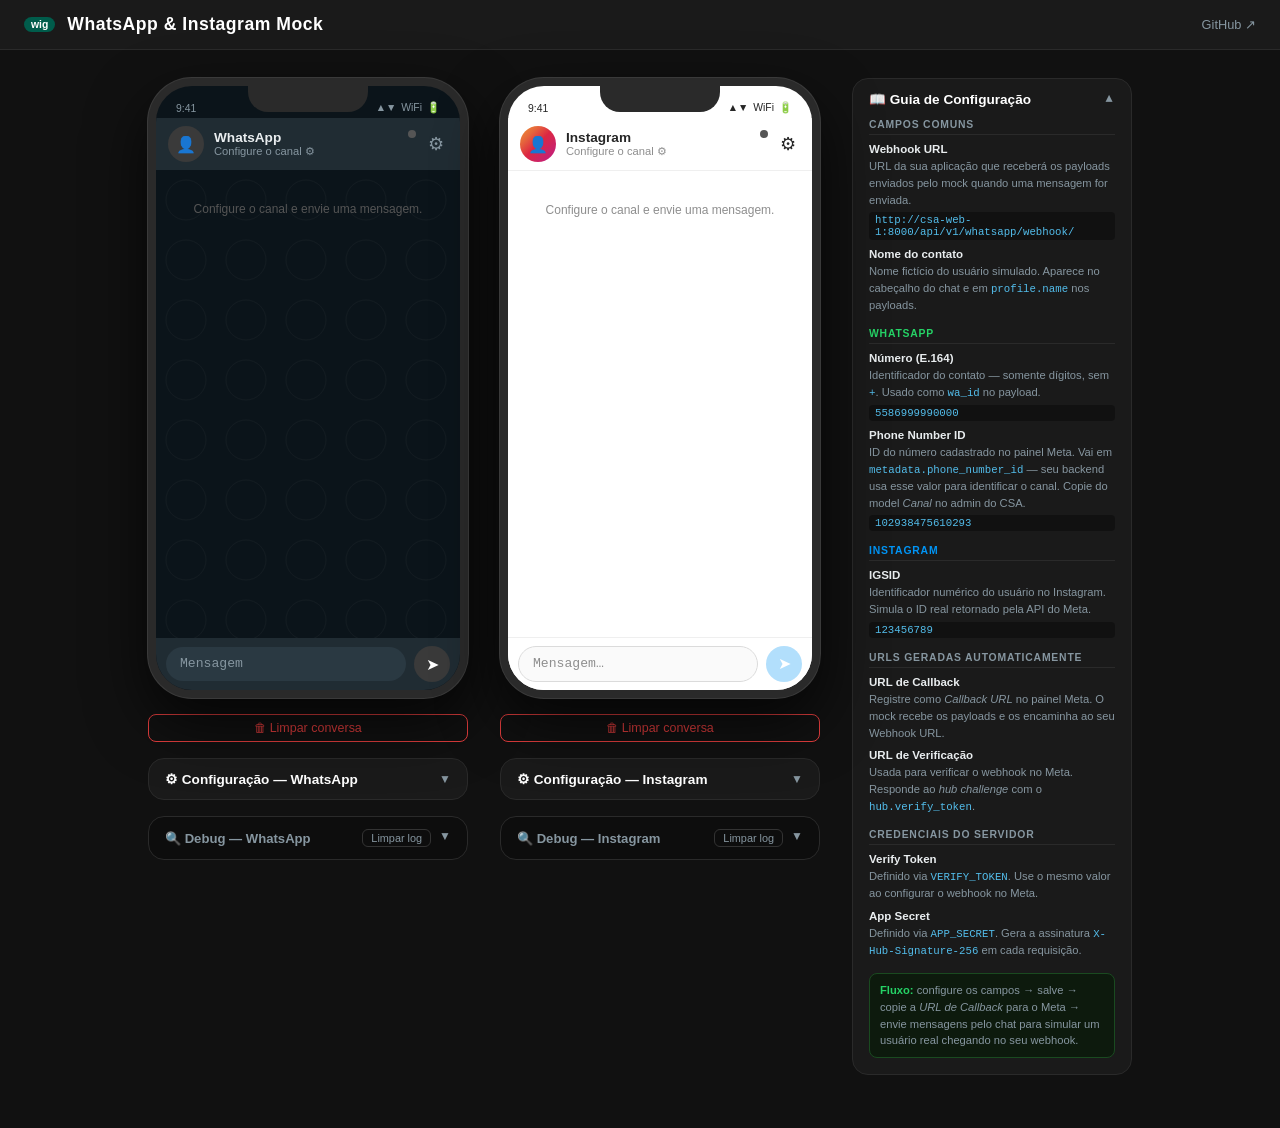
==== ui/index.html @ 20618688 "feat: adiciona phone_number_id configurável, docs panel e melhorias de UX - Dockerfile: copia diretó" ====
<!DOCTYPE html>
<html lang="pt-BR">
<head>
<meta charset="UTF-8">
<meta name="viewport" content="width=device-width, initial-scale=1.0">
<title>wig — WhatsApp &amp; Instagram Mock</title>
<style>
/* ── Reset & Base ─────────────────────────────────────────────────────────── */
*, *::before, *::after { box-sizing: border-box; margin: 0; padding: 0; }
:root {
  --wpp-bg: #0B141A;
  --wpp-chat-bg: #0B141A;
  --wpp-sent: #005C4B;
  --wpp-recv: #202C33;
  --wpp-top: #202C33;
  --wpp-input: #202C33;
  --wpp-text: #E9EDEF;
  --wpp-meta: #8696A0;
  --wpp-blue: #53BDEB;
  --ig-bg: #fff;
  --ig-sent: #0095F6;
  --ig-recv: #EFEFEF;
  --ig-top: #fff;
  --ig-text: #262626;
  --ig-meta: #8e8e8e;
  --phone-w: 320px;
  --phone-h: 620px;
}
body {
  font-family: -apple-system, BlinkMacSystemFont, 'Segoe UI', sans-serif;
  background: #111;
  color: #fff;
  min-height: 100vh;
  display: flex;
  flex-direction: column;
}

/* ── Header ──────────────────────────────────────────────────────────────── */
.app-header {
  display: flex;
  align-items: center;
  gap: 12px;
  padding: 14px 24px;
  background: #1a1a1a;
  border-bottom: 1px solid #2a2a2a;
}
.app-header h1 { font-size: 1.1rem; font-weight: 700; letter-spacing: .5px; }
.app-header a { color: #8696A0; font-size: .8rem; text-decoration: none; margin-left: auto; }
.app-header a:hover { color: #fff; }
.badge { background: #005C4B; color: #fff; font-size: .65rem; padding: 2px 7px; border-radius: 99px; font-weight: 600; }

/* ── Main layout ─────────────────────────────────────────────────────────── */
.main {
  display: flex;
  gap: 32px;
  justify-content: center;
  align-items: flex-start;
  padding: 28px 16px 48px;
  flex-wrap: wrap;
}

/* ── Phone wrapper ───────────────────────────────────────────────────────── */
.phone-col { display: flex; flex-direction: column; align-items: center; gap: 16px; }

/* ── Phone frame ─────────────────────────────────────────────────────────── */
.phone {
  width: var(--phone-w);
  height: var(--phone-h);
  border-radius: 44px;
  border: 8px solid #2a2a2a;
  box-shadow: 0 0 0 1px #3a3a3a, 0 24px 60px rgba(0,0,0,.7);
  display: flex;
  flex-direction: column;
  overflow: hidden;
  position: relative;
  background: var(--wpp-bg);
}
.phone.ig { background: var(--ig-bg); }

.notch {
  position: absolute;
  top: 0; left: 50%; transform: translateX(-50%);
  width: 120px; height: 26px;
  background: #2a2a2a;
  border-radius: 0 0 20px 20px;
  z-index: 10;
}

.status-bar {
  height: 32px;
  display: flex;
  align-items: flex-end;
  justify-content: space-between;
  padding: 0 20px 4px;
  font-size: .65rem;
  color: #8696A0;
  flex-shrink: 0;
}
.phone.ig .status-bar { color: #262626; }
.status-icons { display: flex; gap: 5px; align-items: center; }

/* ── Chat header ─────────────────────────────────────────────────────────── */
.chat-header {
  display: flex;
  align-items: center;
  gap: 10px;
  padding: 8px 12px;
  background: var(--wpp-top);
  flex-shrink: 0;
}
.phone.ig .chat-header { background: var(--ig-top); border-bottom: 1px solid #efefef; }

.avatar {
  width: 36px; height: 36px;
  border-radius: 50%;
  background: #3a3a3a;
  display: flex; align-items: center; justify-content: center;
  font-size: 1rem;
  flex-shrink: 0;
}
.avatar.ig-grad {
  background: linear-gradient(135deg, #f09433, #e6683c, #dc2743, #cc2366, #bc1888);
}

.chat-header-info { flex: 1; min-width: 0; }
.chat-header-name { font-size: .85rem; font-weight: 600; color: var(--wpp-text); white-space: nowrap; overflow: hidden; text-overflow: ellipsis; }
.phone.ig .chat-header-name { color: var(--ig-text); }
.chat-header-sub { font-size: .7rem; color: var(--wpp-meta); }
.phone.ig .chat-header-sub { color: var(--ig-meta); }

.header-actions { display: flex; gap: 8px; }
.icon-btn {
  background: none; border: none; cursor: pointer;
  color: var(--wpp-meta); font-size: 1.1rem; padding: 4px;
  border-radius: 50%; transition: background .15s;
}
.icon-btn:hover { background: rgba(255,255,255,.08); }
.phone.ig .icon-btn { color: var(--ig-meta); }
.phone.ig .icon-btn:hover { background: rgba(0,0,0,.06); }

/* WS connection dot */
.conn-dot {
  width: 8px; height: 8px; border-radius: 50%;
  background: #555; flex-shrink: 0;
  transition: background .3s;
}
.conn-dot.connected { background: #25D366; }
.conn-dot.reconnecting { background: #FFA500; animation: pulse 1s infinite; }
@keyframes pulse { 0%,100%{opacity:1} 50%{opacity:.4} }

/* ── Chat messages area ──────────────────────────────────────────────────── */
.chat-messages {
  flex: 1;
  overflow-y: auto;
  padding: 12px 10px;
  display: flex;
  flex-direction: column;
  gap: 3px;
  background: var(--wpp-chat-bg);
}
.phone.ig .chat-messages { background: #fff; }

/* WPP background pattern */
.wpp-pattern {
  background-image: url("data:image/svg+xml,%3Csvg xmlns='http://www.w3.org/2000/svg' width='60' height='60' opacity='0.03'%3E%3Ccircle cx='30' cy='30' r='20' fill='none' stroke='%23fff' stroke-width='1'/%3E%3C/svg%3E");
}

/* scrollbar */
.chat-messages::-webkit-scrollbar { width: 4px; }
.chat-messages::-webkit-scrollbar-thumb { background: rgba(255,255,255,.15); border-radius: 2px; }
.phone.ig .chat-messages::-webkit-scrollbar-thumb { background: rgba(0,0,0,.15); }

/* ── Message bubbles ─────────────────────────────────────────────────────── */
.msg-row { display: flex; }
.msg-row.sent { justify-content: flex-end; }
.msg-row.recv { justify-content: flex-start; }

.bubble {
  max-width: 75%;
  padding: 6px 10px 4px;
  border-radius: 12px;
  position: relative;
  word-break: break-word;
  font-size: .82rem;
  line-height: 1.4;
}

/* WPP bubbles */
.wpp .bubble.sent  { background: var(--wpp-sent); color: var(--wpp-text); border-radius: 12px 12px 2px 12px; }
.wpp .bubble.recv  { background: var(--wpp-recv); color: var(--wpp-text); border-radius: 12px 12px 12px 2px; }

/* IG bubbles */
.ig .bubble.sent  { background: var(--ig-sent); color: #fff; border-radius: 22px 22px 4px 22px; }
.ig .bubble.recv  { background: var(--ig-recv); color: var(--ig-text); border-radius: 22px 22px 22px 4px; }

.bubble-meta {
  display: flex;
  align-items: center;
  gap: 4px;
  justify-content: flex-end;
  margin-top: 2px;
}
.bubble-time { font-size: .65rem; color: rgba(255,255,255,.55); }
.ig .bubble.recv .bubble-time { color: var(--ig-meta); }
.ig .bubble.sent .bubble-time { color: rgba(255,255,255,.7); }

/* WPP read receipts */
.receipt { font-size: .7rem; color: var(--wpp-meta); }
.receipt.delivered { color: var(--wpp-meta); }
.receipt.read      { color: var(--wpp-blue); }

/* IG tooltip timestamp */
.ig .bubble { cursor: default; }
.ig .bubble-meta { display: none; }
.ig .bubble:hover .bubble-meta { display: flex; position: absolute; bottom: -18px; right: 0; white-space: nowrap; background: rgba(0,0,0,.65); color: #fff; padding: 2px 6px; border-radius: 4px; font-size: .6rem; }

/* ── Typing indicator ────────────────────────────────────────────────────── */
.typing-row { display: flex; padding: 4px 0; }
.typing-bubble {
  background: var(--wpp-recv);
  border-radius: 12px 12px 12px 2px;
  padding: 8px 12px;
  display: flex; gap: 4px; align-items: center;
}
.phone.ig .typing-bubble { background: var(--ig-recv); border-radius: 22px; }
.dot { width: 7px; height: 7px; border-radius: 50%; background: var(--wpp-meta); animation: bounce .9s infinite; }
.phone.ig .dot { background: #8e8e8e; }
.dot:nth-child(2) { animation-delay: .15s; }
.dot:nth-child(3) { animation-delay: .3s; }
@keyframes bounce { 0%,60%,100%{transform:translateY(0)} 30%{transform:translateY(-5px)} }

/* ── Chat input bar ──────────────────────────────────────────────────────── */
.chat-input {
  display: flex;
  align-items: center;
  gap: 8px;
  padding: 8px 10px;
  background: var(--wpp-input);
  flex-shrink: 0;
}
.phone.ig .chat-input { background: #fff; border-top: 1px solid #efefef; }

.msg-field {
  flex: 1;
  background: #2A3942;
  border: none; outline: none;
  border-radius: 20px;
  padding: 8px 14px;
  color: var(--wpp-text);
  font-size: .82rem;
  resize: none;
  max-height: 80px;
  overflow-y: auto;
  line-height: 1.4;
}
.phone.ig .msg-field {
  background: #fafafa;
  border: 1px solid #dbdbdb;
  color: var(--ig-text);
}
.msg-field::placeholder { color: var(--wpp-meta); }
.phone.ig .msg-field::placeholder { color: #8e8e8e; }

.send-btn {
  width: 36px; height: 36px;
  border-radius: 50%; border: none; cursor: pointer;
  display: flex; align-items: center; justify-content: center;
  font-size: 1rem; flex-shrink: 0;
  background: #00A884; color: #fff; transition: background .15s;
}
.send-btn:hover { background: #017a60; }
.phone.ig .send-btn { background: #0095F6; }
.phone.ig .send-btn:hover { background: #0074cc; }
.send-btn:disabled { background: #3a3a3a; cursor: not-allowed; }
.phone.ig .send-btn:disabled { background: #b2dffc; }

/* ── Config panel ────────────────────────────────────────────────────────── */
.config-panel {
  width: var(--phone-w);
  background: #1a1a1a;
  border-radius: 16px;
  overflow: hidden;
  border: 1px solid #2a2a2a;
}
.panel-header {
  display: flex;
  align-items: center;
  justify-content: space-between;
  padding: 12px 16px;
  cursor: pointer;
  user-select: none;
  font-size: .85rem;
  font-weight: 600;
}
.panel-header:hover { background: rgba(255,255,255,.04); }
.panel-toggle { font-size: .75rem; color: #8696A0; transition: transform .2s; }
.panel-toggle.open { transform: rotate(180deg); }

.panel-body { padding: 0 16px 16px; display: none; flex-direction: column; gap: 10px; }
.panel-body.open { display: flex; }

.field-group { display: flex; flex-direction: column; gap: 4px; }
.field-label { font-size: .7rem; color: #8696A0; font-weight: 500; text-transform: uppercase; letter-spacing: .5px; }
.field-input {
  background: #2a2a2a;
  border: 1px solid #3a3a3a;
  border-radius: 8px;
  padding: 8px 10px;
  color: #E9EDEF;
  font-size: .82rem;
  outline: none;
  transition: border-color .15s;
}
.field-input:focus { border-color: #005C4B; }
.field-input.error { border-color: #e53e3e; }
.field-error { font-size: .7rem; color: #fc8181; display: none; }
.field-error.show { display: block; }

.info-box {
  background: #0d1f17;
  border: 1px solid #1a4a30;
  border-radius: 8px;
  padding: 8px 10px;
  display: flex;
  align-items: center;
  gap: 8px;
}
.info-box-label { font-size: .65rem; color: #25D366; font-weight: 600; text-transform: uppercase; letter-spacing: .5px; display: block; margin-bottom: 2px; }
.info-box-value { font-size: .72rem; color: #8696A0; font-family: monospace; word-break: break-all; flex: 1; }
.copy-btn {
  background: none; border: none; cursor: pointer;
  color: #8696A0; font-size: .75rem; padding: 4px 8px;
  border-radius: 6px; white-space: nowrap; flex-shrink: 0;
  transition: background .15s, color .15s;
}
.copy-btn:hover { background: rgba(255,255,255,.08); color: #fff; }
.copy-btn.copied { color: #25D366; }

.webhook-status { width: 8px; height: 8px; border-radius: 50%; background: #555; flex-shrink: 0; }
.webhook-status.ok  { background: #25D366; }
.webhook-status.err { background: #e53e3e; }

.save-btn {
  background: #005C4B; color: #fff;
  border: none; border-radius: 8px;
  padding: 8px; font-size: .82rem; font-weight: 600;
  cursor: pointer; transition: background .15s;
}
.save-btn:hover { background: #017a60; }

.clear-btn {
  background: transparent; color: #e53e3e;
  border: 1px solid #e53e3e; border-radius: 8px;
  padding: 6px; font-size: .78rem;
  cursor: pointer; transition: background .15s;
}
.clear-btn:hover { background: rgba(229,62,62,.1); }

/* ── Debug panel ─────────────────────────────────────────────────────────── */
.debug-panel {
  width: var(--phone-w);
  background: #0d0d0d;
  border-radius: 16px;
  overflow: hidden;
  border: 1px solid #2a2a2a;
}
.debug-log {
  max-height: 280px;
  overflow-y: auto;
  padding: 0 12px 12px;
  display: flex;
  flex-direction: column;
  gap: 8px;
}
.debug-log::-webkit-scrollbar { width: 4px; }
.debug-log::-webkit-scrollbar-thumb { background: #333; border-radius: 2px; }

.debug-entry {
  background: #1a1a1a;
  border-radius: 8px;
  padding: 8px 10px;
  font-size: .72rem;
  font-family: monospace;
  border-left: 3px solid #555;
}
.debug-entry.sent   { border-left-color: #25D366; }
.debug-entry.recv   { border-left-color: #53BDEB; }
.debug-entry.status { border-left-color: #8696A0; }
.debug-entry.error  { border-left-color: #e53e3e; }

.debug-dir {
  font-weight: 700; font-size: .65rem; text-transform: uppercase; letter-spacing: .5px;
}
.debug-entry.sent   .debug-dir { color: #25D366; }
.debug-entry.recv   .debug-dir { color: #53BDEB; }
.debug-entry.status .debug-dir { color: #8696A0; }
.debug-entry.error  .debug-dir { color: #e53e3e; }

.debug-ts  { color: #555; margin-left: 8px; font-size: .65rem; }
.debug-http{ color: #8696A0; margin-left: 6px; font-size: .65rem; }

.debug-json {
  margin-top: 6px;
  background: #111;
  border-radius: 6px;
  padding: 6px 8px;
  color: #8696A0;
  max-height: 120px;
  overflow-y: auto;
  white-space: pre-wrap;
  word-break: break-all;
  font-size: .68rem;
  line-height: 1.5;
}
/* JSON syntax highlight */
.json-key   { color: #53BDEB; }
.json-str   { color: #7ADB78; }
.json-num   { color: #FFA657; }
.json-bool  { color: #F8C555; }
.json-null  { color: #e53e3e; }

.debug-entry-footer { display: flex; justify-content: flex-end; margin-top: 4px; }
.copy-json-btn {
  background: none; border: none; cursor: pointer;
  color: #555; font-size: .65rem; padding: 2px 6px;
  border-radius: 4px; transition: color .15s;
}
.copy-json-btn:hover { color: #fff; }
.copy-json-btn.copied { color: #25D366; }

.debug-empty { color: #555; font-size: .75rem; text-align: center; padding: 20px 0; }

.debug-panel-header {
  display: flex; align-items: center; justify-content: space-between;
  padding: 12px 16px; cursor: pointer; user-select: none;
  font-size: .82rem; font-weight: 600; color: #8696A0;
}
.debug-panel-header:hover { background: rgba(255,255,255,.03); }
.debug-actions { display: flex; gap: 8px; }
.debug-clear-btn {
  background: none; border: 1px solid #333; border-radius: 6px;
  color: #8696A0; font-size: .68rem; padding: 2px 8px; cursor: pointer;
}
.debug-clear-btn:hover { border-color: #555; color: #fff; }

/* ── Docs panel ──────────────────────────────────────────────────────────── */
.docs-col {
  display: flex;
  flex-direction: column;
  gap: 16px;
  width: 280px;
  flex-shrink: 0;
}
.docs-panel {
  background: #1a1a1a;
  border-radius: 16px;
  border: 1px solid #2a2a2a;
  overflow: hidden;
}
.docs-panel-header {
  display: flex;
  align-items: center;
  justify-content: space-between;
  padding: 12px 16px;
  cursor: pointer;
  user-select: none;
  font-size: .85rem;
  font-weight: 600;
}
.docs-panel-header:hover { background: rgba(255,255,255,.04); }
.docs-body {
  padding: 0 16px 16px;
  display: flex;
  flex-direction: column;
  gap: 14px;
}
.doc-section { display: flex; flex-direction: column; gap: 8px; }
.doc-section-title {
  font-size: .65rem;
  font-weight: 700;
  text-transform: uppercase;
  letter-spacing: .8px;
  color: #25D366;
  padding-bottom: 4px;
  border-bottom: 1px solid #2a2a2a;
}
.doc-section-title.ig { color: #0095F6; }
.doc-section-title.both { color: #8696A0; }
.doc-field { display: flex; flex-direction: column; gap: 3px; }
.doc-field-name { font-size: .72rem; font-weight: 600; color: #E9EDEF; }
.doc-field-desc { font-size: .7rem; color: #8696A0; line-height: 1.5; }
.doc-field-example {
  font-size: .67rem; color: #53BDEB; font-family: monospace;
  background: #111; border-radius: 4px; padding: 2px 6px;
  display: inline-block; margin-top: 1px;
}
.doc-tip {
  background: #0d1a0d; border: 1px solid #1a4a20;
  border-radius: 8px; padding: 8px 10px;
  font-size: .7rem; color: #8696A0; line-height: 1.5;
}
.doc-tip strong { color: #25D366; }

/* ── Responsive ──────────────────────────────────────────────────────────── */
@media (max-width: 700px) {
  .main { flex-direction: column; align-items: center; }
  .docs-col { width: var(--phone-w); }
}
</style>
</head>
<body>

<header class="app-header">
  <span class="badge">wig</span>
  <h1>WhatsApp &amp; Instagram Mock</h1>
  <a href="https://github.com/dimmykarson/wig" target="_blank">GitHub ↗</a>
</header>

<main class="main">

  <!-- ── WhatsApp ───────────────────────────────────────────────────────── -->
  <div class="phone-col" id="col-whatsapp">

    <div class="phone wpp" id="phone-whatsapp">
      <div class="notch"></div>
      <div class="status-bar">
        <span>9:41</span>
        <div class="status-icons">
          <span>▲▼</span><span>WiFi</span><span>🔋</span>
        </div>
      </div>
      <div class="chat-header">
        <div class="avatar" id="wpp-avatar">👤</div>
        <div class="chat-header-info">
          <div class="chat-header-name" id="wpp-name">WhatsApp</div>
          <div class="chat-header-sub" id="wpp-sub">Configure o canal ⚙</div>
        </div>
        <div class="header-actions">
          <div class="conn-dot" id="wpp-dot" title="WebSocket"></div>
          <button class="icon-btn" onclick="toggleConfig('whatsapp')" title="Configurar">⚙</button>
        </div>
      </div>
      <div class="chat-messages wpp-pattern" id="wpp-messages">
        <div class="debug-empty" id="wpp-empty">Configure o canal e envie uma mensagem.</div>
      </div>
      <div class="chat-input">
        <textarea class="msg-field" id="wpp-field" placeholder="Mensagem" rows="1"
          onkeydown="handleKey(event,'whatsapp')" oninput="autoResize(this)"></textarea>
        <button class="send-btn" id="wpp-send" onclick="sendMsg('whatsapp')" disabled>➤</button>
      </div>
    </div>

    <button class="clear-btn" style="width:var(--phone-w)" onclick="clearChat('whatsapp')">🗑 Limpar conversa</button>

    <!-- Config WPP -->
    <div class="config-panel" id="cfg-whatsapp">
      <div class="panel-header" onclick="togglePanel('cfg-whatsapp')">
        <span>⚙ Configuração — WhatsApp</span>
        <span class="panel-toggle" id="cfg-whatsapp-toggle">▼</span>
      </div>
      <div class="panel-body" id="cfg-whatsapp-body">
        <div class="field-group">
          <label class="field-label">Webhook URL</label>
          <div style="display:flex;gap:6px;align-items:center">
            <div class="webhook-status" id="wpp-wh-status"></div>
            <input class="field-input" id="wpp-webhook-url" placeholder="http://sua-app/api/webhook/" style="flex:1">
          </div>
          <span class="field-error" id="wpp-webhook-url-err">URL inválida</span>
        </div>
        <div class="field-group">
          <label class="field-label">Nome do contato</label>
          <input class="field-input" id="wpp-user-name" placeholder="João Silva">
          <span class="field-error" id="wpp-user-name-err">Campo obrigatório</span>
        </div>
        <div class="field-group">
          <label class="field-label">Número (E.164)</label>
          <input class="field-input" id="wpp-identifier" placeholder="5586999990000">
          <span class="field-error" id="wpp-identifier-err">Apenas dígitos</span>
        </div>
        <div class="field-group">
          <label class="field-label">Phone Number ID</label>
          <input class="field-input" id="wpp-phone-number-id" placeholder="MOCK_PHONE_NUMBER_ID">
        </div>
        <div class="info-box">
          <div style="flex:1">
            <span class="info-box-label">URL de Callback</span>
            <span class="info-box-value" id="wpp-callback-url">—</span>
          </div>
          <button class="copy-btn" onclick="copyText('wpp-callback-url',this)">Copiar</button>
        </div>
        <div class="info-box">
          <div style="flex:1">
            <span class="info-box-label">URL de Verificação</span>
            <span class="info-box-value" id="wpp-verify-url">—</span>
          </div>
          <button class="copy-btn" onclick="copyText('wpp-verify-url',this)">Copiar</button>
        </div>
        <div class="info-box">
          <div style="flex:1">
            <span class="info-box-label">Verify Token</span>
            <span class="info-box-value" id="wpp-verify-token">—</span>
          </div>
          <button class="copy-btn" onclick="copyText('wpp-verify-token',this)">Copiar</button>
        </div>
        <div class="info-box">
          <div style="flex:1">
            <span class="info-box-label">App Secret</span>
            <span class="info-box-value" id="wpp-app-secret">—</span>
          </div>
          <button class="copy-btn" onclick="copyText('wpp-app-secret',this)">Copiar</button>
        </div>
        <button class="save-btn" onclick="saveConfig('whatsapp')">Salvar</button>
      </div>
    </div>

    <!-- Debug WPP -->
    <div class="debug-panel" id="dbg-whatsapp">
      <div class="debug-panel-header" onclick="togglePanel('dbg-whatsapp')">
        <span>🔍 Debug — WhatsApp</span>
        <div class="debug-actions" onclick="event.stopPropagation()">
          <button class="debug-clear-btn" onclick="clearDebug('whatsapp')">Limpar log</button>
          <span class="panel-toggle" id="dbg-whatsapp-toggle">▼</span>
        </div>
      </div>
      <div class="panel-body" id="dbg-whatsapp-body">
        <div class="debug-log" id="wpp-debug-log">
          <div class="debug-empty" id="wpp-debug-empty">Nenhuma entrada ainda.</div>
        </div>
      </div>
    </div>

  </div><!-- /col-whatsapp -->

  <!-- ── Instagram ──────────────────────────────────────────────────────── -->
  <div class="phone-col" id="col-instagram">

    <div class="phone ig" id="phone-instagram">
      <div class="notch"></div>
      <div class="status-bar">
        <span style="color:#262626">9:41</span>
        <div class="status-icons" style="color:#262626">
          <span>▲▼</span><span>WiFi</span><span>🔋</span>
        </div>
      </div>
      <div class="chat-header">
        <div class="avatar ig-grad" id="ig-avatar">👤</div>
        <div class="chat-header-info">
          <div class="chat-header-name" id="ig-name">Instagram</div>
          <div class="chat-header-sub" id="ig-sub">Configure o canal ⚙</div>
        </div>
        <div class="header-actions">
          <div class="conn-dot" id="ig-dot" title="WebSocket"></div>
          <button class="icon-btn" onclick="toggleConfig('instagram')" title="Configurar" style="color:#262626">⚙</button>
        </div>
      </div>
      <div class="chat-messages" id="ig-messages">
        <div class="debug-empty" id="ig-empty" style="color:#8e8e8e">Configure o canal e envie uma mensagem.</div>
      </div>
      <div class="chat-input">
        <textarea class="msg-field" id="ig-field" placeholder="Mensagem…" rows="1"
          onkeydown="handleKey(event,'instagram')" oninput="autoResize(this)"></textarea>
        <button class="send-btn" id="ig-send" onclick="sendMsg('instagram')" disabled>➤</button>
      </div>
    </div>

    <button class="clear-btn" style="width:var(--phone-w)" onclick="clearChat('instagram')">🗑 Limpar conversa</button>

    <!-- Config IG -->
    <div class="config-panel" id="cfg-instagram">
      <div class="panel-header" onclick="togglePanel('cfg-instagram')">
        <span>⚙ Configuração — Instagram</span>
        <span class="panel-toggle" id="cfg-instagram-toggle">▼</span>
      </div>
      <div class="panel-body" id="cfg-instagram-body">
        <div class="field-group">
          <label class="field-label">Webhook URL</label>
          <div style="display:flex;gap:6px;align-items:center">
            <div class="webhook-status" id="ig-wh-status"></div>
            <input class="field-input" id="ig-webhook-url" placeholder="http://sua-app/api/webhook/" style="flex:1">
          </div>
          <span class="field-error" id="ig-webhook-url-err">URL inválida</span>
        </div>
        <div class="field-group">
          <label class="field-label">Nome do contato</label>
          <input class="field-input" id="ig-user-name" placeholder="Maria">
          <span class="field-error" id="ig-user-name-err">Campo obrigatório</span>
        </div>
        <div class="field-group">
          <label class="field-label">IGSID (identificador numérico)</label>
          <input class="field-input" id="ig-identifier" placeholder="123456789">
          <span class="field-error" id="ig-identifier-err">Apenas dígitos</span>
        </div>
        <div class="info-box">
          <div style="flex:1">
            <span class="info-box-label">URL de Callback</span>
            <span class="info-box-value" id="ig-callback-url">—</span>
          </div>
          <button class="copy-btn" onclick="copyText('ig-callback-url',this)">Copiar</button>
        </div>
        <div class="info-box">
          <div style="flex:1">
            <span class="info-box-label">URL de Verificação</span>
            <span class="info-box-value" id="ig-verify-url">—</span>
          </div>
          <button class="copy-btn" onclick="copyText('ig-verify-url',this)">Copiar</button>
        </div>
        <div class="info-box">
          <div style="flex:1">
            <span class="info-box-label">Verify Token</span>
            <span class="info-box-value" id="ig-verify-token">—</span>
          </div>
          <button class="copy-btn" onclick="copyText('ig-verify-token',this)">Copiar</button>
        </div>
        <div class="info-box">
          <div style="flex:1">
            <span class="info-box-label">App Secret</span>
            <span class="info-box-value" id="ig-app-secret">—</span>
          </div>
          <button class="copy-btn" onclick="copyText('ig-app-secret',this)">Copiar</button>
        </div>
        <button class="save-btn" onclick="saveConfig('instagram')">Salvar</button>
      </div>
    </div>

    <!-- Debug IG -->
    <div class="debug-panel" id="dbg-instagram">
      <div class="debug-panel-header" onclick="togglePanel('dbg-instagram')">
        <span>🔍 Debug — Instagram</span>
        <div class="debug-actions" onclick="event.stopPropagation()">
          <button class="debug-clear-btn" onclick="clearDebug('instagram')">Limpar log</button>
          <span class="panel-toggle" id="dbg-instagram-toggle">▼</span>
        </div>
      </div>
      <div class="panel-body" id="dbg-instagram-body">
        <div class="debug-log" id="ig-debug-log">
          <div class="debug-empty" id="ig-debug-empty" style="color:#8e8e8e">Nenhuma entrada ainda.</div>
        </div>
      </div>
    </div>

  </div><!-- /col-instagram -->

  <!-- ── Documentação ───────────────────────────────────────────────────── -->
  <div class="docs-col">
    <div class="docs-panel">
      <div class="docs-panel-header" onclick="togglePanel('docs-main')">
        <span>📖 Guia de Configuração</span>
        <span class="panel-toggle open" id="docs-main-toggle">▼</span>
      </div>
      <div class="docs-body panel-body open" id="docs-main-body">

        <div class="doc-section">
          <div class="doc-section-title both">Campos comuns</div>
          <div class="doc-field">
            <span class="doc-field-name">Webhook URL</span>
            <span class="doc-field-desc">URL da sua aplicação que receberá os payloads enviados pelo mock quando uma mensagem for enviada.</span>
            <span class="doc-field-example">http://csa-web-1:8000/api/v1/whatsapp/webhook/</span>
          </div>
          <div class="doc-field">
            <span class="doc-field-name">Nome do contato</span>
            <span class="doc-field-desc">Nome fictício do usuário simulado. Aparece no cabeçalho do chat e em <code style="font-size:.67rem;color:#53BDEB">profile.name</code> nos payloads.</span>
          </div>
        </div>

        <div class="doc-section">
          <div class="doc-section-title">WhatsApp</div>
          <div class="doc-field">
            <span class="doc-field-name">Número (E.164)</span>
            <span class="doc-field-desc">Identificador do contato — somente dígitos, sem <code style="font-size:.67rem;color:#53BDEB">+</code>. Usado como <code style="font-size:.67rem;color:#53BDEB">wa_id</code> no payload.</span>
            <span class="doc-field-example">5586999990000</span>
          </div>
          <div class="doc-field">
            <span class="doc-field-name">Phone Number ID</span>
            <span class="doc-field-desc">ID do número cadastrado no painel Meta. Vai em <code style="font-size:.67rem;color:#53BDEB">metadata.phone_number_id</code> — seu backend usa esse valor para identificar o canal. Copie do model <em>Canal</em> no admin do CSA.</span>
            <span class="doc-field-example">102938475610293</span>
          </div>
        </div>

        <div class="doc-section">
          <div class="doc-section-title ig">Instagram</div>
          <div class="doc-field">
            <span class="doc-field-name">IGSID</span>
            <span class="doc-field-desc">Identificador numérico do usuário no Instagram. Simula o ID real retornado pela API do Meta.</span>
            <span class="doc-field-example">123456789</span>
          </div>
        </div>

        <div class="doc-section">
          <div class="doc-section-title both">URLs geradas automaticamente</div>
          <div class="doc-field">
            <span class="doc-field-name">URL de Callback</span>
            <span class="doc-field-desc">Registre como <em>Callback URL</em> no painel Meta. O mock recebe os payloads e os encaminha ao seu Webhook URL.</span>
          </div>
          <div class="doc-field">
            <span class="doc-field-name">URL de Verificação</span>
            <span class="doc-field-desc">Usada para verificar o webhook no Meta. Responde ao <em>hub challenge</em> com o <code style="font-size:.67rem;color:#53BDEB">hub.verify_token</code>.</span>
          </div>
        </div>

        <div class="doc-section">
          <div class="doc-section-title both">Credenciais do servidor</div>
          <div class="doc-field">
            <span class="doc-field-name">Verify Token</span>
            <span class="doc-field-desc">Definido via <code style="font-size:.67rem;color:#53BDEB">VERIFY_TOKEN</code>. Use o mesmo valor ao configurar o webhook no Meta.</span>
          </div>
          <div class="doc-field">
            <span class="doc-field-name">App Secret</span>
            <span class="doc-field-desc">Definido via <code style="font-size:.67rem;color:#53BDEB">APP_SECRET</code>. Gera a assinatura <code style="font-size:.67rem;color:#53BDEB">X-Hub-Signature-256</code> em cada requisição.</span>
          </div>
        </div>

        <div class="doc-tip">
          <strong>Fluxo:</strong> configure os campos → salve → copie a <em>URL de Callback</em> para o Meta → envie mensagens pelo chat para simular um usuário real chegando no seu webhook.
        </div>

      </div>
    </div>
  </div><!-- /docs-col -->

</main>

<script>
// ── State ──────────────────────────────────────────────────────────────────
const BASE = window.location.origin;
const WS_BASE = BASE.replace(/^http/, 'ws');
const MAX_DEBUG = 50;

const channels = {
  whatsapp: { ws: null, retryDelay: 1000, retryTimer: null, lastMsgId: null },
  instagram: { ws: null, retryDelay: 1000, retryTimer: null, lastMsgId: null },
};

// ── Boot ───────────────────────────────────────────────────────────────────
async function boot() {
  const info = await fetch('/info').then(r => r.json()).catch(() => null);
  if (!info) return;

  const base = info.base_url;
  for (const ch of ['whatsapp', 'instagram']) {
    const pre = ch === 'whatsapp' ? 'wpp' : 'ig';
    setText(`${pre}-callback-url`, info.channels[ch].callback_url);
    setText(`${pre}-verify-url`,   info.channels[ch].webhook_verification_url);
  }

  // load server-side secrets (from /config endpoint)
  const cfg = await fetch('/config').then(r => r.json()).catch(() => null);

  // load persisted info from /info for secrets
  const settingsRes = await fetch('/settings-info').then(r=>r.json()).catch(()=>null);
  if (settingsRes) {
    setText('wpp-verify-token', settingsRes.verify_token);
    setText('wpp-app-secret',   settingsRes.app_secret);
    setText('ig-verify-token',  settingsRes.verify_token);
    setText('ig-app-secret',    settingsRes.app_secret);
  }

  if (cfg) {
    for (const [ch, data] of Object.entries(cfg)) {
      const pre = ch === 'whatsapp' ? 'wpp' : 'ig';
      if (data.configured) {
        setInput(`${pre}-webhook-url`, data.webhook_url);
        setInput(`${pre}-user-name`,   data.user_name);
        setInput(`${pre}-identifier`,  data.identifier);
        if (ch === 'whatsapp' && data.phone_number_id) {
          setInput('wpp-phone-number-id', data.phone_number_id);
        }
        updateHeader(ch, data.user_name, data.identifier);
        setSendEnabled(ch, true);
      }
    }
  }

  restoreDebugState();
  connectWS('whatsapp');
  connectWS('instagram');
}

// ── WebSocket ──────────────────────────────────────────────────────────────
function connectWS(ch) {
  const state = channels[ch];
  if (state.ws) { state.ws.onclose = null; state.ws.close(); }

  setDot(ch, 'reconnecting');
  const ws = new WebSocket(`${WS_BASE}/ws/${ch}`);
  state.ws = ws;

  ws.onopen = () => {
    state.retryDelay = 1000;
    setDot(ch, 'connected');
    // keepalive ping every 25s
    state.pingInterval = setInterval(() => {
      if (ws.readyState === WebSocket.OPEN) ws.send(JSON.stringify({ping: true}));
    }, 25000);
  };

  ws.onmessage = (e) => {
    const msg = JSON.parse(e.data);
    handleWsMessage(ch, msg);
  };

  ws.onclose = () => {
    clearInterval(state.pingInterval);
    setDot(ch, 'reconnecting');
    state.retryTimer = setTimeout(() => {
      state.retryDelay = Math.min(state.retryDelay * 2, 30000);
      connectWS(ch);
    }, state.retryDelay);
  };

  ws.onerror = () => ws.close();
}

function handleWsMessage(ch, msg) {
  switch (msg.type) {
    case 'sent':
      appendMsg(ch, 'sent', msg.text, msg.ts);
      hideEmpty(ch);
      break;
    case 'received':
      hideTyping(ch);
      appendMsg(ch, 'recv', msg.text, msg.ts);
      break;
    case 'typing':
      if (msg.status) showTyping(ch); else hideTyping(ch);
      break;
    case 'status':
      updateReceipt(ch, msg.status);
      break;
    case 'error':
      showError(ch, msg.text);
      break;
    case 'history_cleared':
      clearMessages(ch);
      break;
  }
}

// ── Message rendering ──────────────────────────────────────────────────────
let msgSeq = 0;

function appendMsg(ch, dir, text, ts) {
  const container = document.getElementById(ch === 'whatsapp' ? 'wpp-messages' : 'ig-messages');
  const isWpp = ch === 'whatsapp';
  const id = `msg-${++msgSeq}`;

  const row = document.createElement('div');
  row.className = `msg-row ${dir}`;
  row.id = id;

  const bubble = document.createElement('div');
  bubble.className = `bubble ${dir}`;

  const textNode = document.createElement('div');
  textNode.className = 'bubble-text';
  textNode.textContent = text;
  bubble.appendChild(textNode);

  const meta = document.createElement('div');
  meta.className = 'bubble-meta';

  const timeSpan = document.createElement('span');
  timeSpan.className = 'bubble-time';
  timeSpan.textContent = ts;
  meta.appendChild(timeSpan);

  if (isWpp && dir === 'sent') {
    const receipt = document.createElement('span');
    receipt.className = 'receipt sent';
    receipt.textContent = '✓';
    receipt.id = `receipt-${id}`;
    meta.appendChild(receipt);
    channels['whatsapp'].lastMsgId = id;
  }

  bubble.appendChild(meta);
  row.appendChild(bubble);
  container.appendChild(row);
  scrollBottom(container);
}

function updateReceipt(ch, status) {
  if (ch !== 'whatsapp') return;
  const msgId = channels['whatsapp'].lastMsgId;
  if (!msgId) return;
  const receipt = document.getElementById(`receipt-${msgId}`);
  if (!receipt) return;
  if (status === 'delivered') { receipt.textContent = '✓✓'; receipt.className = 'receipt delivered'; }
  if (status === 'read')      { receipt.textContent = '✓✓'; receipt.className = 'receipt read'; }
}

function showTyping(ch) {
  const id = `typing-${ch}`;
  if (document.getElementById(id)) return;
  const container = document.getElementById(ch === 'whatsapp' ? 'wpp-messages' : 'ig-messages');
  const row = document.createElement('div');
  row.className = 'typing-row';
  row.id = id;
  row.innerHTML = `<div class="typing-bubble"><div class="dot"></div><div class="dot"></div><div class="dot"></div></div>`;
  container.appendChild(row);
  scrollBottom(container);
}

function hideTyping(ch) {
  const el = document.getElementById(`typing-${ch}`);
  if (el) el.remove();
}

function showError(ch, text) {
  const container = document.getElementById(ch === 'whatsapp' ? 'wpp-messages' : 'ig-messages');
  const row = document.createElement('div');
  row.className = 'msg-row';
  row.style.justifyContent = 'center';
  row.innerHTML = `<div style="background:#2d1b1b;color:#fc8181;font-size:.72rem;border-radius:8px;padding:4px 10px;max-width:90%">⚠ ${escHtml(text)}</div>`;
  container.appendChild(row);
  scrollBottom(container);
}

function clearMessages(ch) {
  const id = ch === 'whatsapp' ? 'wpp-messages' : 'ig-messages';
  const emptyId = ch === 'whatsapp' ? 'wpp-empty' : 'ig-empty';
  const el = document.getElementById(id);
  el.innerHTML = `<div class="debug-empty" id="${emptyId}" ${ch==='instagram'?'style="color:#8e8e8e"':''}>Configure o canal e envie uma mensagem.</div>`;
}

function hideEmpty(ch) {
  const id = ch === 'whatsapp' ? 'wpp-empty' : 'ig-empty';
  const el = document.getElementById(id);
  if (el) el.remove();
}

// ── Sending ────────────────────────────────────────────────────────────────
function sendMsg(ch) {
  const fieldId = ch === 'whatsapp' ? 'wpp-field' : 'ig-field';
  const field = document.getElementById(fieldId);
  const text = field.value.trim();
  if (!text) return;

  const state = channels[ch];
  if (!state.ws || state.ws.readyState !== WebSocket.OPEN) return;

  state.ws.send(JSON.stringify({ text }));
  field.value = '';
  field.style.height = 'auto';
  showTyping(ch);
  setTimeout(() => hideTyping(ch), 10000);
}

function handleKey(e, ch) {
  if (e.key === 'Enter' && !e.shiftKey) { e.preventDefault(); sendMsg(ch); }
}

function autoResize(el) {
  el.style.height = 'auto';
  el.style.height = Math.min(el.scrollHeight, 80) + 'px';
}

// ── Config ─────────────────────────────────────────────────────────────────
async function saveConfig(ch) {
  const pre = ch === 'whatsapp' ? 'wpp' : 'ig';
  let valid = true;

  const webhookUrl    = document.getElementById(`${pre}-webhook-url`).value.trim();
  const userName      = document.getElementById(`${pre}-user-name`).value.trim();
  const identifier    = document.getElementById(`${pre}-identifier`).value.trim();
  const phoneNumberId = ch === 'whatsapp'
    ? document.getElementById('wpp-phone-number-id').value.trim()
    : '';

  valid = validateUrl(`${pre}-webhook-url`, webhookUrl) && valid;
  valid = validateRequired(`${pre}-user-name`, userName) && valid;
  valid = validateDigits(`${pre}-identifier`, identifier) && valid;
  if (!valid) return;

  const res = await fetch(`/config/${ch}`, {
    method: 'PATCH',
    headers: {'Content-Type':'application/json'},
    body: JSON.stringify({ webhook_url: webhookUrl, user_name: userName, identifier, phone_number_id: phoneNumberId }),
  }).catch(() => null);

  if (!res || !res.ok) {
    alert('Erro ao salvar configuração'); return;
  }

  // test webhook reachability
  const statusEl = document.getElementById(`${pre}-wh-status`);
  try {
    const ping = await fetch(webhookUrl, { method: 'HEAD', signal: AbortSignal.timeout(3000) });
    statusEl.className = 'webhook-status ok';
  } catch {
    statusEl.className = 'webhook-status err';
  }

  updateHeader(ch, userName, identifier);
  setSendEnabled(ch, true);
  togglePanel(`cfg-${ch}`);

  // persist in localStorage as well
  const saved = JSON.parse(localStorage.getItem('wig-config') || '{}');
  saved[ch] = { webhook_url: webhookUrl, user_name: userName, identifier };
  localStorage.setItem('wig-config', JSON.stringify(saved));
}

async function clearChat(ch) {
  await fetch(`/history/${ch}`, { method: 'DELETE' });
  clearMessages(ch);
}

// ── UI helpers ─────────────────────────────────────────────────────────────
function toggleConfig(ch) { togglePanel(`cfg-${ch}`); }

function togglePanel(id) {
  const body = document.getElementById(`${id}-body`);
  const toggle = document.getElementById(`${id}-toggle`);
  const isOpen = body.classList.contains('open');
  body.classList.toggle('open', !isOpen);
  toggle.classList.toggle('open', !isOpen);
  // persist debug panel state
  if (id.startsWith('dbg-')) {
    const ch = id.replace('dbg-', '');
    const state = JSON.parse(localStorage.getItem('wig-debug-open') || '{}');
    state[ch] = !isOpen;
    localStorage.setItem('wig-debug-open', JSON.stringify(state));
  }
}

function restoreDebugState() {
  const state = JSON.parse(localStorage.getItem('wig-debug-open') || '{}');
  for (const [ch, open] of Object.entries(state)) {
    if (open) togglePanel(`dbg-${ch}`);
  }
}

function setDot(ch, status) {
  const id = ch === 'whatsapp' ? 'wpp-dot' : 'ig-dot';
  const el = document.getElementById(id);
  el.className = `conn-dot ${status}`;
}

function updateHeader(ch, name, identifier) {
  const pre = ch === 'whatsapp' ? 'wpp' : 'ig';
  setText(`${pre}-name`, name || ch);
  setText(`${pre}-sub`, identifier || 'online');
  const avatar = document.getElementById(`${pre}-avatar`);
  avatar.textContent = name ? name[0].toUpperCase() : '👤';
}

function setSendEnabled(ch, enabled) {
  const id = ch === 'whatsapp' ? 'wpp-send' : 'ig-send';
  document.getElementById(id).disabled = !enabled;
}

function scrollBottom(el) { el.scrollTop = el.scrollHeight; }
function setText(id, val) { const el = document.getElementById(id); if (el) el.textContent = val; }
function setInput(id, val) { const el = document.getElementById(id); if (el) el.value = val; }
function escHtml(s) { return s.replace(/&/g,'&amp;').replace(/</g,'&lt;').replace(/>/g,'&gt;'); }

// ── Validation ─────────────────────────────────────────────────────────────
function validateUrl(id, val) {
  try { new URL(val); clearErr(id); return true; } catch { showErr(id); return false; }
}
function validateRequired(id, val) {
  if (val) { clearErr(id); return true; } showErr(id); return false;
}
function validateDigits(id, val) {
  if (/^\d+$/.test(val)) { clearErr(id); return true; } showErr(id); return false;
}
function showErr(id) {
  document.getElementById(id).classList.add('error');
  document.getElementById(`${id}-err`).classList.add('show');
}
function clearErr(id) {
  document.getElementById(id).classList.remove('error');
  document.getElementById(`${id}-err`).classList.remove('show');
}

// ── Debug log ──────────────────────────────────────────────────────────────
async function loadDebugFromServer() {
  // debug entries are pushed via WebSocket; this function can be extended
}

function addDebugEntry(ch, direction, payload, httpStatus) {
  const logId = ch === 'whatsapp' ? 'wpp-debug-log' : 'ig-debug-log';
  const emptyId = ch === 'whatsapp' ? 'wpp-debug-empty' : 'ig-debug-empty';
  const log = document.getElementById(logId);

  const empty = document.getElementById(emptyId);
  if (empty) empty.remove();

  // enforce MAX_DEBUG
  while (log.children.length >= MAX_DEBUG) log.lastChild.remove();

  const ts = new Date().toLocaleTimeString('pt-BR', {hour12: false}) + '.' + String(Date.now()%1000).padStart(3,'0');
  const dirLabel = { sent:'→ ENVIADO', recv:'← RECEBIDO', status:'⚡ STATUS', error:'✕ ERRO' }[direction] || direction;

  const entry = document.createElement('div');
  entry.className = `debug-entry ${direction}`;
  entry.innerHTML = `
    <div>
      <span class="debug-dir">${dirLabel}</span>
      <span class="debug-ts">${ts}</span>
      ${httpStatus ? `<span class="debug-http">${httpStatus}</span>` : ''}
    </div>
    <pre class="debug-json">${syntaxHighlight(typeof payload === 'string' ? payload : JSON.stringify(payload, null, 2))}</pre>
    <div class="debug-entry-footer">
      <button class="copy-json-btn" onclick="copyJson(this, ${JSON.stringify(JSON.stringify(payload, null, 2)).replace(/</g,'\\u003c')})">Copiar JSON</button>
    </div>`;

  log.insertBefore(entry, log.firstChild);
}

function clearDebug(ch) {
  const logId = ch === 'whatsapp' ? 'wpp-debug-log' : 'ig-debug-log';
  const emptyId = ch === 'whatsapp' ? 'wpp-debug-empty' : 'ig-debug-empty';
  const log = document.getElementById(logId);
  const color = ch === 'instagram' ? 'style="color:#8e8e8e"' : '';
  log.innerHTML = `<div class="debug-empty" id="${emptyId}" ${color}>Nenhuma entrada ainda.</div>`;
}

function syntaxHighlight(json) {
  return json
    .replace(/&/g,'&amp;').replace(/</g,'&lt;').replace(/>/g,'&gt;')
    .replace(/("(\\u[a-zA-Z0-9]{4}|\\[^u]|[^\\"])*"(\s*:)?|\b(true|false|null)\b|-?\d+(?:\.\d*)?(?:[eE][+\-]?\d+)?)/g, (m) => {
      let cls = 'json-num';
      if (/^"/.test(m)) cls = /:$/.test(m) ? 'json-key' : 'json-str';
      else if (/true|false/.test(m)) cls = 'json-bool';
      else if (/null/.test(m)) cls = 'json-null';
      return `<span class="${cls}">${m}</span>`;
    });
}

async function copyText(id, btn) {
  const text = document.getElementById(id).textContent;
  await navigator.clipboard.writeText(text).catch(() => {});
  btn.textContent = 'Copiado ✓'; btn.classList.add('copied');
  setTimeout(() => { btn.textContent = 'Copiar'; btn.classList.remove('copied'); }, 2000);
}

async function copyJson(btn, text) {
  await navigator.clipboard.writeText(text).catch(() => {});
  btn.textContent = 'Copiado ✓'; btn.classList.add('copied');
  setTimeout(() => { btn.textContent = 'Copiar JSON'; btn.classList.remove('copied'); }, 2000);
}

// ── Start ──────────────────────────────────────────────────────────────────
boot();
</script>
</body>
</html>
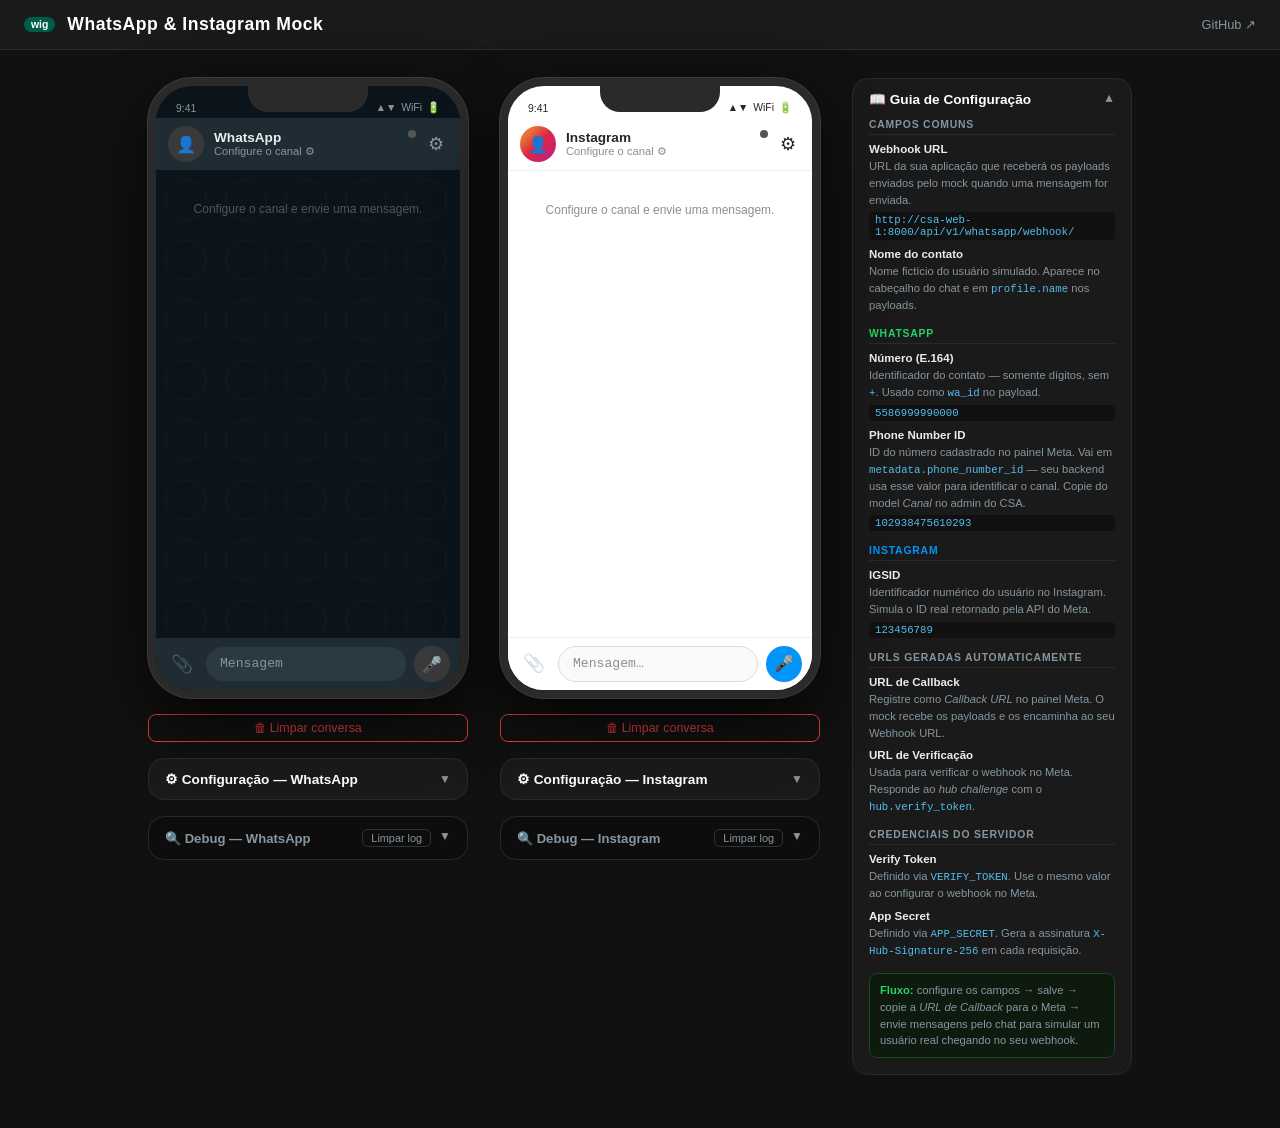
==== commit e924930d: "fix(media): corrige envio de mídia usando id em vez de link O payload enviado ao webhook de destino " ====
--- a/ui/index.html
+++ b/ui/index.html
@@ -274,6 +274,113 @@
 .send-btn:disabled { background: #3a3a3a; cursor: not-allowed; }
 .phone.ig .send-btn:disabled { background: #b2dffc; }
 
+/* ── Mic button ──────────────────────────────────────────────────────────── */
+.mic-btn {
+  width: 36px; height: 36px;
+  border-radius: 50%; border: none; cursor: pointer;
+  display: flex; align-items: center; justify-content: center;
+  font-size: 1rem; flex-shrink: 0;
+  background: #00A884; color: #fff; transition: background .15s, transform .15s;
+}
+.mic-btn:hover { background: #017a60; }
+.phone.ig .mic-btn { background: #0095F6; }
+.phone.ig .mic-btn:hover { background: #0074cc; }
+.mic-btn.recording { background: #e53e3e; animation: mic-pulse .8s infinite; }
+.mic-btn:disabled { background: #3a3a3a; cursor: not-allowed; }
+@keyframes mic-pulse { 0%,100%{transform:scale(1)} 50%{transform:scale(1.12)} }
+
+/* ── Recording bar ───────────────────────────────────────────────────────── */
+.recording-bar {
+  display: none;
+  align-items: center;
+  gap: 10px;
+  padding: 8px 12px;
+  background: var(--wpp-input);
+  flex-shrink: 0;
+}
+.phone.ig .recording-bar { background: #fff; border-top: 1px solid #efefef; }
+.recording-bar.visible { display: flex; }
+.rec-dot {
+  width: 10px; height: 10px; border-radius: 50%; background: #e53e3e;
+  flex-shrink: 0; animation: rec-blink 1s infinite;
+}
+@keyframes rec-blink { 0%,100%{opacity:1} 50%{opacity:.3} }
+.rec-timer { font-size: .82rem; color: var(--wpp-text); font-variant-numeric: tabular-nums; flex: 1; }
+.phone.ig .rec-timer { color: var(--ig-text); }
+.rec-cancel {
+  background: none; border: none; cursor: pointer;
+  color: #8696A0; font-size: .8rem; padding: 4px 8px;
+  border-radius: 6px; transition: color .15s;
+}
+.rec-cancel:hover { color: #e53e3e; }
+
+/* ── Attach button & menu ────────────────────────────────────────────────── */
+.attach-wrap { position: relative; flex-shrink: 0; }
+.attach-btn {
+  width: 32px; height: 32px; border-radius: 50%; border: none; cursor: pointer;
+  background: none; color: var(--wpp-meta); font-size: 1.1rem;
+  display: flex; align-items: center; justify-content: center;
+  transition: background .15s;
+}
+.attach-btn:hover { background: rgba(255,255,255,.08); }
+.phone.ig .attach-btn { color: var(--ig-meta); }
+.phone.ig .attach-btn:hover { background: rgba(0,0,0,.06); }
+.attach-btn:disabled { opacity: .35; cursor: not-allowed; }
+
+.attach-menu {
+  position: absolute; bottom: 44px; left: 0;
+  background: #2a2a2a; border-radius: 12px;
+  padding: 6px; display: none; flex-direction: column; gap: 2px;
+  box-shadow: 0 4px 20px rgba(0,0,0,.5); z-index: 20; min-width: 140px;
+}
+.attach-menu.open { display: flex; }
+.attach-menu-item {
+  display: flex; align-items: center; gap: 8px;
+  padding: 8px 10px; border-radius: 8px; cursor: pointer;
+  font-size: .8rem; color: #E9EDEF; border: none; background: none;
+  text-align: left; width: 100%;
+}
+.attach-menu-item:hover { background: rgba(255,255,255,.08); }
+.attach-menu-item span:first-child { font-size: 1rem; }
+
+/* ── Media preview bar ───────────────────────────────────────────────────── */
+.media-preview-bar {
+  display: none;
+  align-items: center;
+  gap: 8px;
+  padding: 6px 10px;
+  background: #17282f;
+  border-top: 1px solid #2a2a2a;
+  flex-shrink: 0;
+}
+.media-preview-bar.visible { display: flex; }
+.phone.ig .media-preview-bar { background: #f0f0f0; border-top: 1px solid #dbdbdb; }
+.media-preview-icon { font-size: 1.2rem; flex-shrink: 0; }
+.media-preview-name { font-size: .72rem; color: #8696A0; flex: 1; overflow: hidden; text-overflow: ellipsis; white-space: nowrap; }
+.phone.ig .media-preview-name { color: #8e8e8e; }
+.media-preview-cancel {
+  background: none; border: none; cursor: pointer;
+  color: #8696A0; font-size: .85rem; padding: 2px 4px;
+  border-radius: 4px; flex-shrink: 0;
+}
+.media-preview-cancel:hover { color: #e53e3e; }
+
+/* ── Media bubbles ───────────────────────────────────────────────────────── */
+.media-img {
+  max-width: 100%; border-radius: 8px; display: block;
+  cursor: pointer;
+}
+.media-audio { width: 100%; max-width: 200px; margin-top: 2px; }
+.media-doc {
+  display: flex; align-items: center; gap: 8px;
+  background: rgba(255,255,255,.06); border-radius: 8px; padding: 6px 8px;
+  margin-top: 2px;
+}
+.media-doc-icon { font-size: 1.4rem; flex-shrink: 0; }
+.media-doc-name { font-size: .72rem; word-break: break-all; }
+.media-caption { font-size: .75rem; margin-top: 4px; opacity: .8; }
+.media-uploading { font-size: .72rem; color: var(--wpp-meta); font-style: italic; }
+
 /* ── Config panel ────────────────────────────────────────────────────────── */
 .config-panel {
   width: var(--phone-w);
@@ -543,10 +650,29 @@
       <div class="chat-messages wpp-pattern" id="wpp-messages">
         <div class="debug-empty" id="wpp-empty">Configure o canal e envie uma mensagem.</div>
       </div>
+      <div class="media-preview-bar" id="wpp-preview-bar">
+        <span class="media-preview-icon" id="wpp-preview-icon">📄</span>
+        <span class="media-preview-name" id="wpp-preview-name"></span>
+        <button class="media-preview-cancel" onclick="cancelMedia('whatsapp')" title="Cancelar">✕</button>
+      </div>
+      <div class="recording-bar" id="wpp-recording-bar">
+        <div class="rec-dot"></div>
+        <span class="rec-timer" id="wpp-rec-timer">0:00</span>
+        <button class="rec-cancel" onclick="stopRecording('whatsapp', true)">✕ Cancelar</button>
+      </div>
       <div class="chat-input">
+        <div class="attach-wrap">
+          <button class="attach-btn" id="wpp-attach-btn" onclick="toggleAttachMenu('whatsapp')" disabled title="Anexar">📎</button>
+          <div class="attach-menu" id="wpp-attach-menu">
+            <button class="attach-menu-item" onclick="pickFile('whatsapp','image')"><span>🖼</span> Imagem</button>
+            <button class="attach-menu-item" onclick="pickFile('whatsapp','document')"><span>📄</span> Documento</button>
+          </div>
+          <input type="file" id="wpp-file-input" style="display:none" onchange="onFileSelected(event,'whatsapp')">
+        </div>
         <textarea class="msg-field" id="wpp-field" placeholder="Mensagem" rows="1"
-          onkeydown="handleKey(event,'whatsapp')" oninput="autoResize(this)"></textarea>
-        <button class="send-btn" id="wpp-send" onclick="sendMsg('whatsapp')" disabled>➤</button>
+          onkeydown="handleKey(event,'whatsapp')" oninput="onFieldInput(event,'whatsapp')"></textarea>
+        <button class="send-btn" id="wpp-send" onclick="sendMsg('whatsapp')" style="display:none">➤</button>
+        <button class="mic-btn" id="wpp-mic" onclick="toggleRecording('whatsapp')" disabled title="Gravar áudio">🎤</button>
       </div>
     </div>
 
@@ -656,10 +782,29 @@
       <div class="chat-messages" id="ig-messages">
         <div class="debug-empty" id="ig-empty" style="color:#8e8e8e">Configure o canal e envie uma mensagem.</div>
       </div>
+      <div class="media-preview-bar" id="ig-preview-bar">
+        <span class="media-preview-icon" id="ig-preview-icon">📄</span>
+        <span class="media-preview-name" id="ig-preview-name"></span>
+        <button class="media-preview-cancel" onclick="cancelMedia('instagram')" title="Cancelar">✕</button>
+      </div>
+      <div class="recording-bar" id="ig-recording-bar">
+        <div class="rec-dot"></div>
+        <span class="rec-timer" id="ig-rec-timer">0:00</span>
+        <button class="rec-cancel" onclick="stopRecording('instagram', true)">✕ Cancelar</button>
+      </div>
       <div class="chat-input">
+        <div class="attach-wrap">
+          <button class="attach-btn" id="ig-attach-btn" onclick="toggleAttachMenu('instagram')" disabled title="Anexar">📎</button>
+          <div class="attach-menu" id="ig-attach-menu">
+            <button class="attach-menu-item" onclick="pickFile('instagram','image')"><span>🖼</span> Imagem</button>
+            <button class="attach-menu-item" onclick="pickFile('instagram','document')"><span>📄</span> Documento</button>
+          </div>
+          <input type="file" id="ig-file-input" style="display:none" onchange="onFileSelected(event,'instagram')">
+        </div>
         <textarea class="msg-field" id="ig-field" placeholder="Mensagem…" rows="1"
-          onkeydown="handleKey(event,'instagram')" oninput="autoResize(this)"></textarea>
-        <button class="send-btn" id="ig-send" onclick="sendMsg('instagram')" disabled>➤</button>
+          onkeydown="handleKey(event,'instagram')" oninput="onFieldInput(event,'instagram')"></textarea>
+        <button class="send-btn" id="ig-send" onclick="sendMsg('instagram')" style="display:none">➤</button>
+        <button class="mic-btn" id="ig-mic" onclick="toggleRecording('instagram')" disabled title="Gravar áudio">🎤</button>
       </div>
     </div>
 
@@ -913,12 +1058,12 @@
 function handleWsMessage(ch, msg) {
   switch (msg.type) {
     case 'sent':
-      appendMsg(ch, 'sent', msg.text, msg.ts);
+      appendMsg(ch, 'sent', msg.text, msg.ts, msg.msg_type, msg.url, msg.caption, msg.filename);
       hideEmpty(ch);
       break;
     case 'received':
       hideTyping(ch);
-      appendMsg(ch, 'recv', msg.text, msg.ts);
+      appendMsg(ch, 'recv', msg.text, msg.ts, msg.msg_type, msg.url, msg.caption, msg.filename);
       break;
     case 'typing':
       if (msg.status) showTyping(ch); else hideTyping(ch);
@@ -938,7 +1083,7 @@
 // ── Message rendering ──────────────────────────────────────────────────────
 let msgSeq = 0;
 
-function appendMsg(ch, dir, text, ts) {
+function appendMsg(ch, dir, text, ts, msgType, url, caption, filename) {
   const container = document.getElementById(ch === 'whatsapp' ? 'wpp-messages' : 'ig-messages');
   const isWpp = ch === 'whatsapp';
   const id = `msg-${++msgSeq}`;
@@ -950,10 +1095,14 @@
   const bubble = document.createElement('div');
   bubble.className = `bubble ${dir}`;
 
-  const textNode = document.createElement('div');
-  textNode.className = 'bubble-text';
-  textNode.textContent = text;
-  bubble.appendChild(textNode);
+  if (msgType && msgType !== 'text') {
+    bubble.appendChild(_buildMediaContent(msgType, url || text, caption, filename));
+  } else {
+    const textNode = document.createElement('div');
+    textNode.className = 'bubble-text';
+    textNode.textContent = text;
+    bubble.appendChild(textNode);
+  }
 
   const meta = document.createElement('div');
   meta.className = 'bubble-meta';
@@ -976,6 +1125,34 @@
   row.appendChild(bubble);
   container.appendChild(row);
   scrollBottom(container);
+}
+
+function _buildMediaContent(tipo, url, caption, filename) {
+  const wrap = document.createElement('div');
+  if (tipo === 'image') {
+    const img = document.createElement('img');
+    img.src = url; img.className = 'media-img';
+    img.onclick = () => window.open(url, '_blank');
+    wrap.appendChild(img);
+  } else if (tipo === 'audio') {
+    const audio = document.createElement('audio');
+    audio.src = url; audio.controls = true; audio.className = 'media-audio';
+    wrap.appendChild(audio);
+  } else {
+    const doc = document.createElement('div');
+    doc.className = 'media-doc';
+    doc.innerHTML = `<span class="media-doc-icon">📄</span><span class="media-doc-name">${escHtml(filename || url)}</span>`;
+    doc.onclick = () => window.open(url, '_blank');
+    doc.style.cursor = 'pointer';
+    wrap.appendChild(doc);
+  }
+  if (caption) {
+    const cap = document.createElement('div');
+    cap.className = 'media-caption';
+    cap.textContent = caption;
+    wrap.appendChild(cap);
+  }
+  return wrap;
 }
 
 function updateReceipt(ch, status) {
@@ -1030,19 +1207,33 @@
 
 // ── Sending ────────────────────────────────────────────────────────────────
 function sendMsg(ch) {
-  const fieldId = ch === 'whatsapp' ? 'wpp-field' : 'ig-field';
-  const field = document.getElementById(fieldId);
+  const pre = ch === 'whatsapp' ? 'wpp' : 'ig';
+  const field = document.getElementById(`${pre}-field`);
   const text = field.value.trim();
-  if (!text) return;
+  const media = _pendingMedia[ch];
+
+  if (!media && !text) return;
 
   const state = channels[ch];
   if (!state.ws || state.ws.readyState !== WebSocket.OPEN) return;
 
-  state.ws.send(JSON.stringify({ text }));
+  if (media?.uploadUrl) {
+    state.ws.send(JSON.stringify({
+      media_type: media.mediaType,
+      url: media.uploadUrl,
+      filename: media.filename,
+      mime: media.mime || '',
+      caption: text,
+    }));
+    cancelMedia(ch);
+  } else {
+    state.ws.send(JSON.stringify({ text }));
+    showTyping(ch);
+    setTimeout(() => hideTyping(ch), 10000);
+  }
+
   field.value = '';
   field.style.height = 'auto';
-  showTyping(ch);
-  setTimeout(() => hideTyping(ch), 10000);
 }
 
 function handleKey(e, ch) {
@@ -1145,8 +1336,202 @@
 }
 
 function setSendEnabled(ch, enabled) {
-  const id = ch === 'whatsapp' ? 'wpp-send' : 'ig-send';
-  document.getElementById(id).disabled = !enabled;
+  const pre = ch === 'whatsapp' ? 'wpp' : 'ig';
+  document.getElementById(`${pre}-attach-btn`).disabled = !enabled;
+  document.getElementById(`${pre}-mic`).disabled = !enabled;
+  // send/mic visibility controlled by onFieldInput
+  _updateSendMic(pre, enabled);
+}
+
+function _updateSendMic(pre, channelEnabled) {
+  const field = document.getElementById(`${pre}-field`);
+  const hasPendingMedia = _pendingMedia[pre === 'wpp' ? 'whatsapp' : 'instagram'];
+  const hasText = field && field.value.trim().length > 0;
+  const showSend = channelEnabled !== false && (hasText || hasPendingMedia);
+  document.getElementById(`${pre}-send`).style.display = showSend ? 'flex' : 'none';
+  document.getElementById(`${pre}-mic`).style.display  = showSend ? 'none' : 'flex';
+  document.getElementById(`${pre}-send`).disabled = !showSend;
+}
+
+function onFieldInput(event, ch) {
+  autoResize(event.target);
+  const pre = ch === 'whatsapp' ? 'wpp' : 'ig';
+  _updateSendMic(pre);
+}
+
+// ── Attachment / media upload ──────────────────────────────────────────────
+// Estado por canal: { mediaType, uploadUrl, filename } ou null
+const _pendingMedia = { whatsapp: null, instagram: null };
+const _mediaIcons = { image: '🖼', audio: '🎵', video: '🎬', document: '📄' };
+
+function toggleAttachMenu(ch) {
+  const pre = ch === 'whatsapp' ? 'wpp' : 'ig';
+  document.getElementById(`${pre}-attach-menu`).classList.toggle('open');
+}
+
+function pickFile(ch, mediaType) {
+  const pre = ch === 'whatsapp' ? 'wpp' : 'ig';
+  _pendingMedia[ch] = { mediaType, uploadUrl: null, filename: null };
+  const input = document.getElementById(`${pre}-file-input`);
+  input.accept = mediaType === 'image'  ? 'image/*'
+               : mediaType === 'audio'  ? 'audio/*'
+               : '.pdf,.doc,.docx,.xls,.xlsx';
+  document.getElementById(`${pre}-attach-menu`).classList.remove('open');
+  input.click();
+}
+
+async function onFileSelected(event, ch) {
+  const file = event.target.files[0];
+  if (!file) return;
+  event.target.value = '';
+
+  const pre = ch === 'whatsapp' ? 'wpp' : 'ig';
+  const mediaType = _pendingMedia[ch]?.mediaType || 'document';
+
+  // sobe o arquivo imediatamente
+  const form = new FormData();
+  form.append('file', file);
+  let uploadRes;
+  try {
+    const r = await fetch('/media/upload', { method: 'POST', body: form });
+    if (!r.ok) throw new Error(`Upload falhou: ${r.status}`);
+    uploadRes = await r.json();
+  } catch (err) {
+    showError(ch, err.message);
+    _pendingMedia[ch] = null;
+    return;
+  }
+
+  _pendingMedia[ch] = { mediaType, uploadUrl: uploadRes.url, filename: uploadRes.filename, mime: uploadRes.type };
+
+  // mostra preview bar
+  document.getElementById(`${pre}-preview-icon`).textContent = _mediaIcons[mediaType] || '📄';
+  document.getElementById(`${pre}-preview-name`).textContent = uploadRes.filename;
+  document.getElementById(`${pre}-preview-bar`).classList.add('visible');
+
+  // foca no textarea para digitar a legenda
+  document.getElementById(`${pre}-field`).placeholder =
+    mediaType === 'audio' ? 'Mensagem (opcional)' : 'Legenda (opcional)';
+  document.getElementById(`${pre}-field`).focus();
+
+  // habilita o botão de envio mesmo sem texto
+  document.getElementById(`${pre}-send`).disabled = false;
+}
+
+function cancelMedia(ch) {
+  const pre = ch === 'whatsapp' ? 'wpp' : 'ig';
+  _pendingMedia[ch] = null;
+  document.getElementById(`${pre}-preview-bar`).classList.remove('visible');
+  document.getElementById(`${pre}-field`).placeholder = ch === 'whatsapp' ? 'Mensagem' : 'Mensagem…';
+  _updateSendMic(pre);
+}
+
+// ── Audio recording ────────────────────────────────────────────────────────
+const _rec = {
+  whatsapp: { recorder: null, chunks: [], timerInterval: null, seconds: 0 },
+  instagram: { recorder: null, chunks: [], timerInterval: null, seconds: 0 },
+};
+
+function _pickMime() {
+  const types = ['audio/webm;codecs=opus','audio/webm','audio/ogg;codecs=opus','audio/ogg','audio/mp4'];
+  return types.find(t => MediaRecorder.isTypeSupported(t)) || '';
+}
+
+function _mimeExt(mime) {
+  if (mime.includes('ogg')) return '.ogg';
+  if (mime.includes('mp4')) return '.m4a';
+  return '.webm';
+}
+
+async function toggleRecording(ch) {
+  if (_rec[ch].recorder) { stopRecording(ch, false); return; }
+  await startRecording(ch);
+}
+
+async function startRecording(ch) {
+  let stream;
+  try {
+    stream = await navigator.mediaDevices.getUserMedia({ audio: true });
+  } catch {
+    showError(ch, 'Permissão de microfone negada');
+    return;
+  }
+
+  const mime = _pickMime();
+  const recorder = new MediaRecorder(stream, mime ? { mimeType: mime } : {});
+  _rec[ch].recorder = recorder;
+  _rec[ch].chunks = [];
+  _rec[ch].seconds = 0;
+
+  recorder.ondataavailable = e => { if (e.data.size) _rec[ch].chunks.push(e.data); };
+  recorder.start(200);
+
+  const pre = ch === 'whatsapp' ? 'wpp' : 'ig';
+  document.getElementById(`${pre}-recording-bar`).classList.add('visible');
+  document.getElementById(`${pre}-chat-input-area`)?.classList.add('hidden');
+  document.getElementById(`${pre}-mic`).classList.add('recording');
+  document.getElementById(`${pre}-attach-btn`).disabled = true;
+
+  _rec[ch].timerInterval = setInterval(() => {
+    _rec[ch].seconds++;
+    const m = Math.floor(_rec[ch].seconds / 60);
+    const s = String(_rec[ch].seconds % 60).padStart(2, '0');
+    document.getElementById(`${pre}-rec-timer`).textContent = `${m}:${s}`;
+  }, 1000);
+}
+
+async function stopRecording(ch, cancel) {
+  const state = _rec[ch];
+  if (!state.recorder) return;
+
+  clearInterval(state.timerInterval);
+  const pre = ch === 'whatsapp' ? 'wpp' : 'ig';
+  document.getElementById(`${pre}-recording-bar`).classList.remove('visible');
+  document.getElementById(`${pre}-rec-timer`).textContent = '0:00';
+  document.getElementById(`${pre}-mic`).classList.remove('recording');
+  document.getElementById(`${pre}-attach-btn`).disabled = false;
+
+  const recorder = state.recorder;
+  state.recorder = null;
+
+  // para todas as tracks do stream
+  recorder.stream?.getTracks().forEach(t => t.stop());
+
+  if (cancel || state.seconds < 1) { recorder.stop(); return; }
+
+  await new Promise(resolve => {
+    recorder.onstop = resolve;
+    recorder.stop();
+  });
+
+  const mime = recorder.mimeType || 'audio/webm';
+  const ext  = _mimeExt(mime);
+  const blob = new Blob(state.chunks, { type: mime });
+  const file = new File([blob], `audio${ext}`, { type: mime });
+
+  // upload
+  const form = new FormData();
+  form.append('file', file);
+  let uploadRes;
+  try {
+    const r = await fetch('/media/upload', { method: 'POST', body: form });
+    if (!r.ok) throw new Error(`Upload falhou: ${r.status}`);
+    uploadRes = await r.json();
+  } catch (err) {
+    showError(ch, err.message); return;
+  }
+
+  const wsState = channels[ch];
+  if (!wsState.ws || wsState.ws.readyState !== WebSocket.OPEN) {
+    showError(ch, 'WebSocket desconectado'); return;
+  }
+  wsState.ws.send(JSON.stringify({
+    media_type: 'audio',
+    url: uploadRes.url,
+    filename: uploadRes.filename,
+    mime: uploadRes.type || mime,
+    caption: '',
+  }));
 }
 
 function scrollBottom(el) { el.scrollTop = el.scrollHeight; }
@@ -1242,6 +1627,12 @@
 }
 
 // ── Start ──────────────────────────────────────────────────────────────────
+document.addEventListener('click', (e) => {
+  if (!e.target.closest('.attach-wrap')) {
+    document.querySelectorAll('.attach-menu').forEach(m => m.classList.remove('open'));
+  }
+});
+
 boot();
 </script>
 </body>
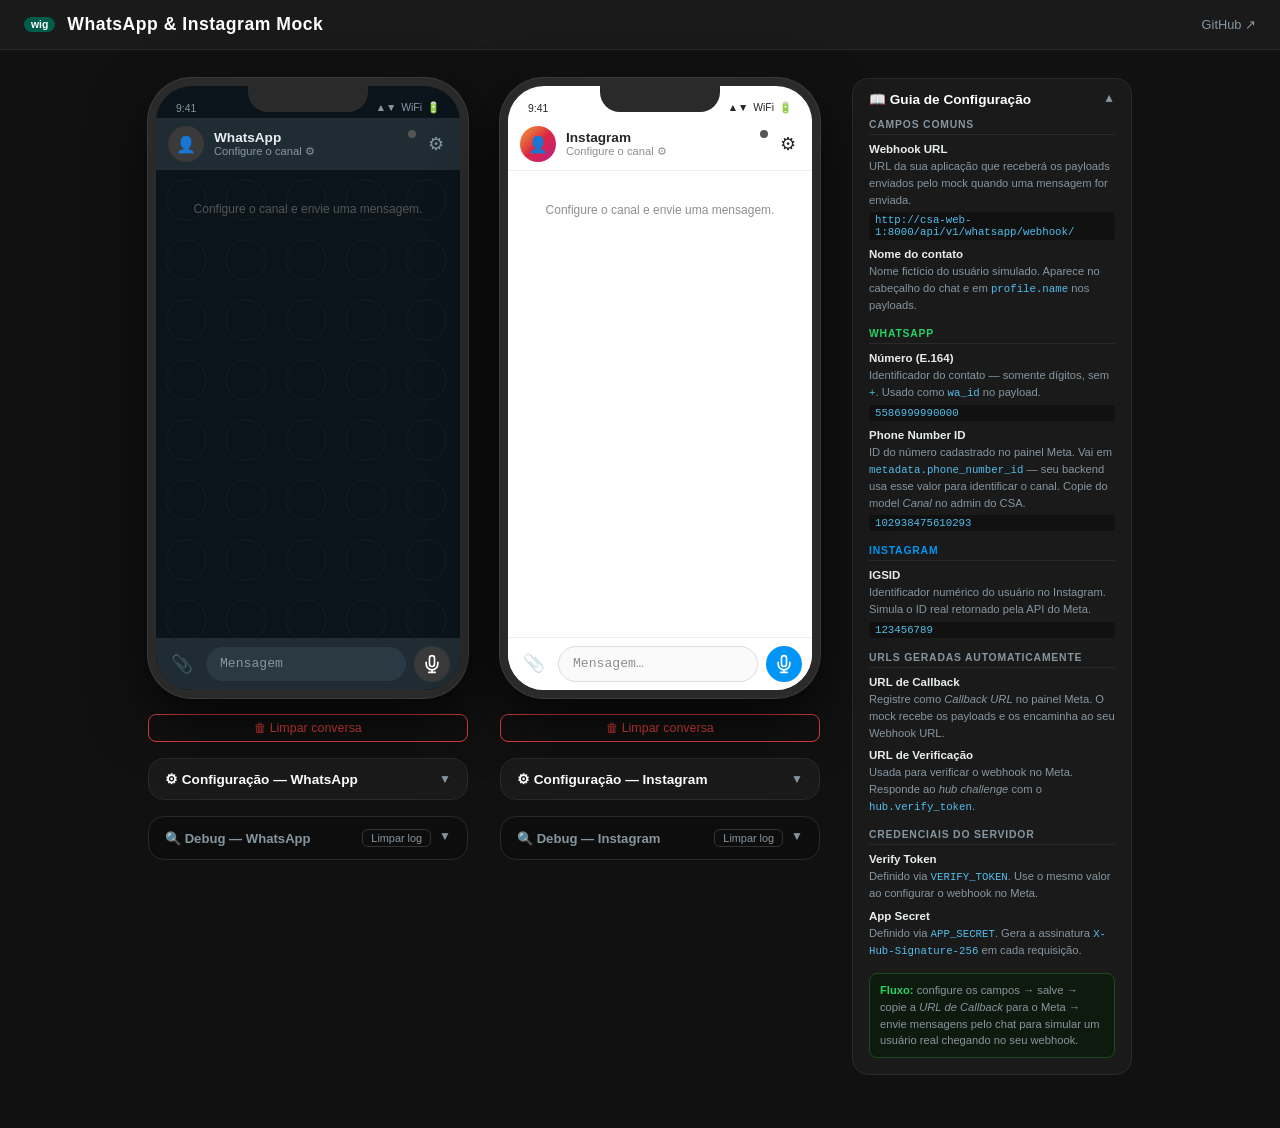
==== commit ba852169: "style(ui): substitui emoji de microfone por ícone SVG Material Ícone 🎤 renderizava como glifo retrô " ====
--- a/ui/index.html
+++ b/ui/index.html
@@ -279,7 +279,7 @@
   width: 36px; height: 36px;
   border-radius: 50%; border: none; cursor: pointer;
   display: flex; align-items: center; justify-content: center;
-  font-size: 1rem; flex-shrink: 0;
+  flex-shrink: 0;
   background: #00A884; color: #fff; transition: background .15s, transform .15s;
 }
 .mic-btn:hover { background: #017a60; }
@@ -370,7 +370,36 @@
   max-width: 100%; border-radius: 8px; display: block;
   cursor: pointer;
 }
-.media-audio { width: 100%; max-width: 200px; margin-top: 2px; }
+/* ── WhatsApp-style audio player ─────────────────────────────────────────── */
+.wa-audio {
+  display: flex; align-items: center; gap: 8px;
+  min-width: 200px; max-width: 260px; padding: 2px 0;
+}
+.wa-audio-play {
+  width: 38px; height: 38px; border-radius: 50%; border: none;
+  cursor: pointer; display: flex; align-items: center; justify-content: center;
+  flex-shrink: 0; transition: opacity .15s;
+}
+.wa-audio-play:hover { opacity: .82; }
+.wpp .bubble.sent .wa-audio-play { background: rgba(255,255,255,.9); color: #00a884; }
+.wpp .bubble.recv .wa-audio-play { background: #00a884; color: #fff; }
+.ig  .bubble.sent .wa-audio-play { background: rgba(255,255,255,.85); color: #0095F6; }
+.ig  .bubble.recv .wa-audio-play { background: #0095F6; color: #fff; }
+.wa-audio-body { flex: 1; display: flex; flex-direction: column; gap: 3px; min-width: 0; }
+.wa-audio-wave {
+  display: flex; align-items: center; gap: 1.5px; height: 20px;
+  cursor: pointer; user-select: none;
+}
+.wa-audio-bar { width: 2.5px; border-radius: 1.5px; flex-shrink: 0; transition: background .08s; }
+.wpp .bubble.sent .wa-audio-bar         { background: rgba(255,255,255,.35); }
+.wpp .bubble.sent .wa-audio-bar.wa-on  { background: rgba(255,255,255,.9); }
+.wpp .bubble.recv .wa-audio-bar         { background: #8696A0; }
+.wpp .bubble.recv .wa-audio-bar.wa-on  { background: #00a884; }
+.ig  .bubble.sent .wa-audio-bar         { background: rgba(255,255,255,.4); }
+.ig  .bubble.sent .wa-audio-bar.wa-on  { background: #fff; }
+.ig  .bubble.recv .wa-audio-bar         { background: #bbb; }
+.ig  .bubble.recv .wa-audio-bar.wa-on  { background: #0095F6; }
+.wa-audio-time { font-size: .62rem; opacity: .75; }
 .media-doc {
   display: flex; align-items: center; gap: 8px;
   background: rgba(255,255,255,.06); border-radius: 8px; padding: 6px 8px;
@@ -447,13 +476,22 @@
 .webhook-status.ok  { background: #25D366; }
 .webhook-status.err { background: #e53e3e; }
 
+.save-row { display: flex; gap: 8px; }
 .save-btn {
+  flex: 1;
   background: #005C4B; color: #fff;
   border: none; border-radius: 8px;
   padding: 8px; font-size: .82rem; font-weight: 600;
   cursor: pointer; transition: background .15s;
 }
 .save-btn:hover { background: #017a60; }
+.restore-btn {
+  background: transparent; color: #8696A0;
+  border: 1px solid #3a3a3a; border-radius: 8px;
+  padding: 8px 10px; font-size: .78rem;
+  cursor: pointer; transition: color .15s, border-color .15s; white-space: nowrap;
+}
+.restore-btn:hover { color: #fff; border-color: #666; }
 
 .clear-btn {
   background: transparent; color: #e53e3e;
@@ -672,7 +710,7 @@
         <textarea class="msg-field" id="wpp-field" placeholder="Mensagem" rows="1"
           onkeydown="handleKey(event,'whatsapp')" oninput="onFieldInput(event,'whatsapp')"></textarea>
         <button class="send-btn" id="wpp-send" onclick="sendMsg('whatsapp')" style="display:none">➤</button>
-        <button class="mic-btn" id="wpp-mic" onclick="toggleRecording('whatsapp')" disabled title="Gravar áudio">🎤</button>
+        <button class="mic-btn" id="wpp-mic" onclick="toggleRecording('whatsapp')" disabled title="Gravar áudio"><svg width="20" height="20" viewBox="0 0 24 24" fill="none" stroke="currentColor" stroke-width="2" stroke-linecap="round" stroke-linejoin="round"><path d="M12 2a3 3 0 0 0-3 3v7a3 3 0 0 0 6 0V5a3 3 0 0 0-3-3z"/><path d="M19 10v2a7 7 0 0 1-14 0v-2"/><line x1="12" y1="19" x2="12" y2="22"/><line x1="8" y1="22" x2="16" y2="22"/></svg></button>
       </div>
     </div>
 
@@ -735,7 +773,10 @@
           </div>
           <button class="copy-btn" onclick="copyText('wpp-app-secret',this)">Copiar</button>
         </div>
-        <button class="save-btn" onclick="saveConfig('whatsapp')">Salvar</button>
+        <div class="save-row">
+          <button class="restore-btn" id="wpp-restore-btn" onclick="restoreFormFromStorage('whatsapp')" style="display:none">↩ Restaurar</button>
+          <button class="save-btn" onclick="saveConfig('whatsapp')">Salvar</button>
+        </div>
       </div>
     </div>
 
@@ -804,7 +845,7 @@
         <textarea class="msg-field" id="ig-field" placeholder="Mensagem…" rows="1"
           onkeydown="handleKey(event,'instagram')" oninput="onFieldInput(event,'instagram')"></textarea>
         <button class="send-btn" id="ig-send" onclick="sendMsg('instagram')" style="display:none">➤</button>
-        <button class="mic-btn" id="ig-mic" onclick="toggleRecording('instagram')" disabled title="Gravar áudio">🎤</button>
+        <button class="mic-btn" id="ig-mic" onclick="toggleRecording('instagram')" disabled title="Gravar áudio"><svg width="20" height="20" viewBox="0 0 24 24" fill="none" stroke="currentColor" stroke-width="2" stroke-linecap="round" stroke-linejoin="round"><path d="M12 2a3 3 0 0 0-3 3v7a3 3 0 0 0 6 0V5a3 3 0 0 0-3-3z"/><path d="M19 10v2a7 7 0 0 1-14 0v-2"/><line x1="12" y1="19" x2="12" y2="22"/><line x1="8" y1="22" x2="16" y2="22"/></svg></button>
       </div>
     </div>
 
@@ -863,7 +904,10 @@
           </div>
           <button class="copy-btn" onclick="copyText('ig-app-secret',this)">Copiar</button>
         </div>
-        <button class="save-btn" onclick="saveConfig('instagram')">Salvar</button>
+        <div class="save-row">
+          <button class="restore-btn" id="ig-restore-btn" onclick="restoreFormFromStorage('instagram')" style="display:none">↩ Restaurar</button>
+          <button class="save-btn" onclick="saveConfig('instagram')">Salvar</button>
+        </div>
       </div>
     </div>
 
@@ -1014,6 +1058,9 @@
       }
     }
   }
+
+  // Pre-fill form fields from localStorage (includes unconfigured channels)
+  for (const ch of ['whatsapp', 'instagram']) _fillFormFromStorage(ch);
 
   restoreDebugState();
   connectWS('whatsapp');
@@ -1077,6 +1124,9 @@
     case 'history_cleared':
       clearMessages(ch);
       break;
+    case 'debug':
+      addDebugEntry(ch, msg.direction, msg.payload, msg.http_status);
+      break;
   }
 }
 
@@ -1126,6 +1176,82 @@
   container.appendChild(row);
   scrollBottom(container);
 }
+
+// ── WhatsApp-style audio player helpers ────────────────────────────────────
+
+function _seededRng(seed) {
+  let s = (seed ^ 0xDEADBEEF) >>> 0;
+  return () => { s = Math.imul(s ^ (s >>> 15), s | 1) ^ Math.imul(s ^ (s >>> 7), s | 61); return ((s ^ (s >>> 14)) >>> 0) / 0xFFFFFFFF; };
+}
+
+function _svgPlay()  { return '<svg width="14" height="14" viewBox="0 0 24 24" fill="currentColor"><path d="M8 5v14l11-7z"/></svg>'; }
+function _svgPause() { return '<svg width="14" height="14" viewBox="0 0 24 24" fill="currentColor"><path d="M6 19h4V5H6v14zm8-14v14h4V5h-4z"/></svg>'; }
+
+function _buildAudioPlayer(url) {
+  const N = 35;
+  const audio = new Audio(url);
+  const wrap  = document.createElement('div');
+  wrap.className = 'wa-audio';
+
+  const btn = document.createElement('button');
+  btn.className = 'wa-audio-play';
+  btn.innerHTML = _svgPlay();
+  wrap.appendChild(btn);
+
+  const body = document.createElement('div');
+  body.className = 'wa-audio-body';
+
+  const wave = document.createElement('div');
+  wave.className = 'wa-audio-wave';
+  const rng  = _seededRng(url.split('').reduce((a, c) => (a * 31 + c.charCodeAt(0)) | 0, 0));
+  const bars = Array.from({ length: N }, () => {
+    const b = document.createElement('div');
+    b.className = 'wa-audio-bar';
+    b.style.height = `${4 + Math.round(rng() * 14)}px`;
+    wave.appendChild(b);
+    return b;
+  });
+  body.appendChild(wave);
+
+  const timeEl = document.createElement('div');
+  timeEl.className = 'wa-audio-time';
+  timeEl.textContent = '0:00';
+  body.appendChild(timeEl);
+  wrap.appendChild(body);
+
+  const fmt = s => { const m = Math.floor(s / 60); return `${m}:${String(Math.floor(s % 60)).padStart(2,'0')}`; };
+
+  function syncBars() {
+    const pct = audio.duration ? audio.currentTime / audio.duration : 0;
+    const on  = Math.floor(pct * N);
+    bars.forEach((b, i) => b.classList.toggle('wa-on', i < on));
+    timeEl.textContent = fmt(audio.currentTime);
+  }
+
+  audio.addEventListener('loadedmetadata', () => { timeEl.textContent = fmt(audio.duration); });
+  audio.addEventListener('timeupdate', syncBars);
+  audio.addEventListener('ended', () => {
+    btn.innerHTML = _svgPlay();
+    bars.forEach(b => b.classList.remove('wa-on'));
+    timeEl.textContent = fmt(audio.duration || 0);
+  });
+
+  btn.addEventListener('click', () => {
+    if (audio.paused) { audio.play(); btn.innerHTML = _svgPause(); }
+    else              { audio.pause(); btn.innerHTML = _svgPlay(); }
+  });
+
+  wave.addEventListener('click', e => {
+    if (!audio.duration) return;
+    const r = wave.getBoundingClientRect();
+    audio.currentTime = ((e.clientX - r.left) / r.width) * audio.duration;
+    syncBars();
+  });
+
+  return wrap;
+}
+
+// ── Media content builder ──────────────────────────────────────────────────
 
 function _buildMediaContent(tipo, url, caption, filename) {
   const wrap = document.createElement('div');
@@ -1135,9 +1261,7 @@
     img.onclick = () => window.open(url, '_blank');
     wrap.appendChild(img);
   } else if (tipo === 'audio') {
-    const audio = document.createElement('audio');
-    audio.src = url; audio.controls = true; audio.className = 'media-audio';
-    wrap.appendChild(audio);
+    wrap.appendChild(_buildAudioPlayer(url));
   } else {
     const doc = document.createElement('div');
     doc.className = 'media-doc';
@@ -1234,6 +1358,7 @@
 
   field.value = '';
   field.style.height = 'auto';
+  _updateSendMic(pre);
 }
 
 function handleKey(e, ch) {
@@ -1285,9 +1410,8 @@
   setSendEnabled(ch, true);
   togglePanel(`cfg-${ch}`);
 
-  // persist in localStorage as well
   const saved = JSON.parse(localStorage.getItem('wig-config') || '{}');
-  saved[ch] = { webhook_url: webhookUrl, user_name: userName, identifier };
+  saved[ch] = { webhook_url: webhookUrl, user_name: userName, identifier, phone_number_id: phoneNumberId };
   localStorage.setItem('wig-config', JSON.stringify(saved));
 }
 
@@ -1321,6 +1445,26 @@
   }
 }
 
+function _fillFormFromStorage(ch) {
+  const saved = JSON.parse(localStorage.getItem('wig-config') || '{}');
+  const data = saved[ch];
+  const pre = ch === 'whatsapp' ? 'wpp' : 'ig';
+  const btn = document.getElementById(`${pre}-restore-btn`);
+  if (!data || !data.webhook_url) { if (btn) btn.style.display = 'none'; return; }
+  setInput(`${pre}-webhook-url`, data.webhook_url || '');
+  setInput(`${pre}-user-name`,   data.user_name   || '');
+  setInput(`${pre}-identifier`,  data.identifier  || '');
+  if (ch === 'whatsapp') setInput('wpp-phone-number-id', data.phone_number_id || '');
+  if (btn) btn.style.display = '';
+}
+
+function restoreFormFromStorage(ch) {
+  _fillFormFromStorage(ch);
+  const pre = ch === 'whatsapp' ? 'wpp' : 'ig';
+  const body = document.getElementById(`cfg-${ch}-body`);
+  if (!body.classList.contains('open')) togglePanel(`cfg-${ch}`);
+}
+
 function setDot(ch, status) {
   const id = ch === 'whatsapp' ? 'wpp-dot' : 'ig-dot';
   const el = document.getElementById(id);
@@ -1464,7 +1608,9 @@
   _rec[ch].seconds = 0;
 
   recorder.ondataavailable = e => { if (e.data.size) _rec[ch].chunks.push(e.data); };
-  recorder.start(200);
+  // Sem timeslice: ondataavailable dispara UMA vez em stop(), garantindo WebM
+  // completo com o EBML header na primeira posição do blob.
+  recorder.start();
 
   const pre = ch === 'whatsapp' ? 'wpp' : 'ig';
   document.getElementById(`${pre}-recording-bar`).classList.add('visible');
@@ -1494,15 +1640,21 @@
   const recorder = state.recorder;
   state.recorder = null;
 
-  // para todas as tracks do stream
-  recorder.stream?.getTracks().forEach(t => t.stop());
-
-  if (cancel || state.seconds < 1) { recorder.stop(); return; }
-
+  if (cancel || state.seconds < 1) {
+    recorder.stop();
+    recorder.stream?.getTracks().forEach(t => t.stop());
+    return;
+  }
+
+  // Para o recorder ANTES de parar os tracks: se os tracks forem parados
+  // primeiro, o Chrome finaliza o WebM sem fechar o Cluster corretamente,
+  // resultando em EBML header inválido que o ffmpeg não consegue decodificar.
   await new Promise(resolve => {
     recorder.onstop = resolve;
     recorder.stop();
   });
+
+  recorder.stream?.getTracks().forEach(t => t.stop());
 
   const mime = recorder.mimeType || 'audio/webm';
   const ext  = _mimeExt(mime);
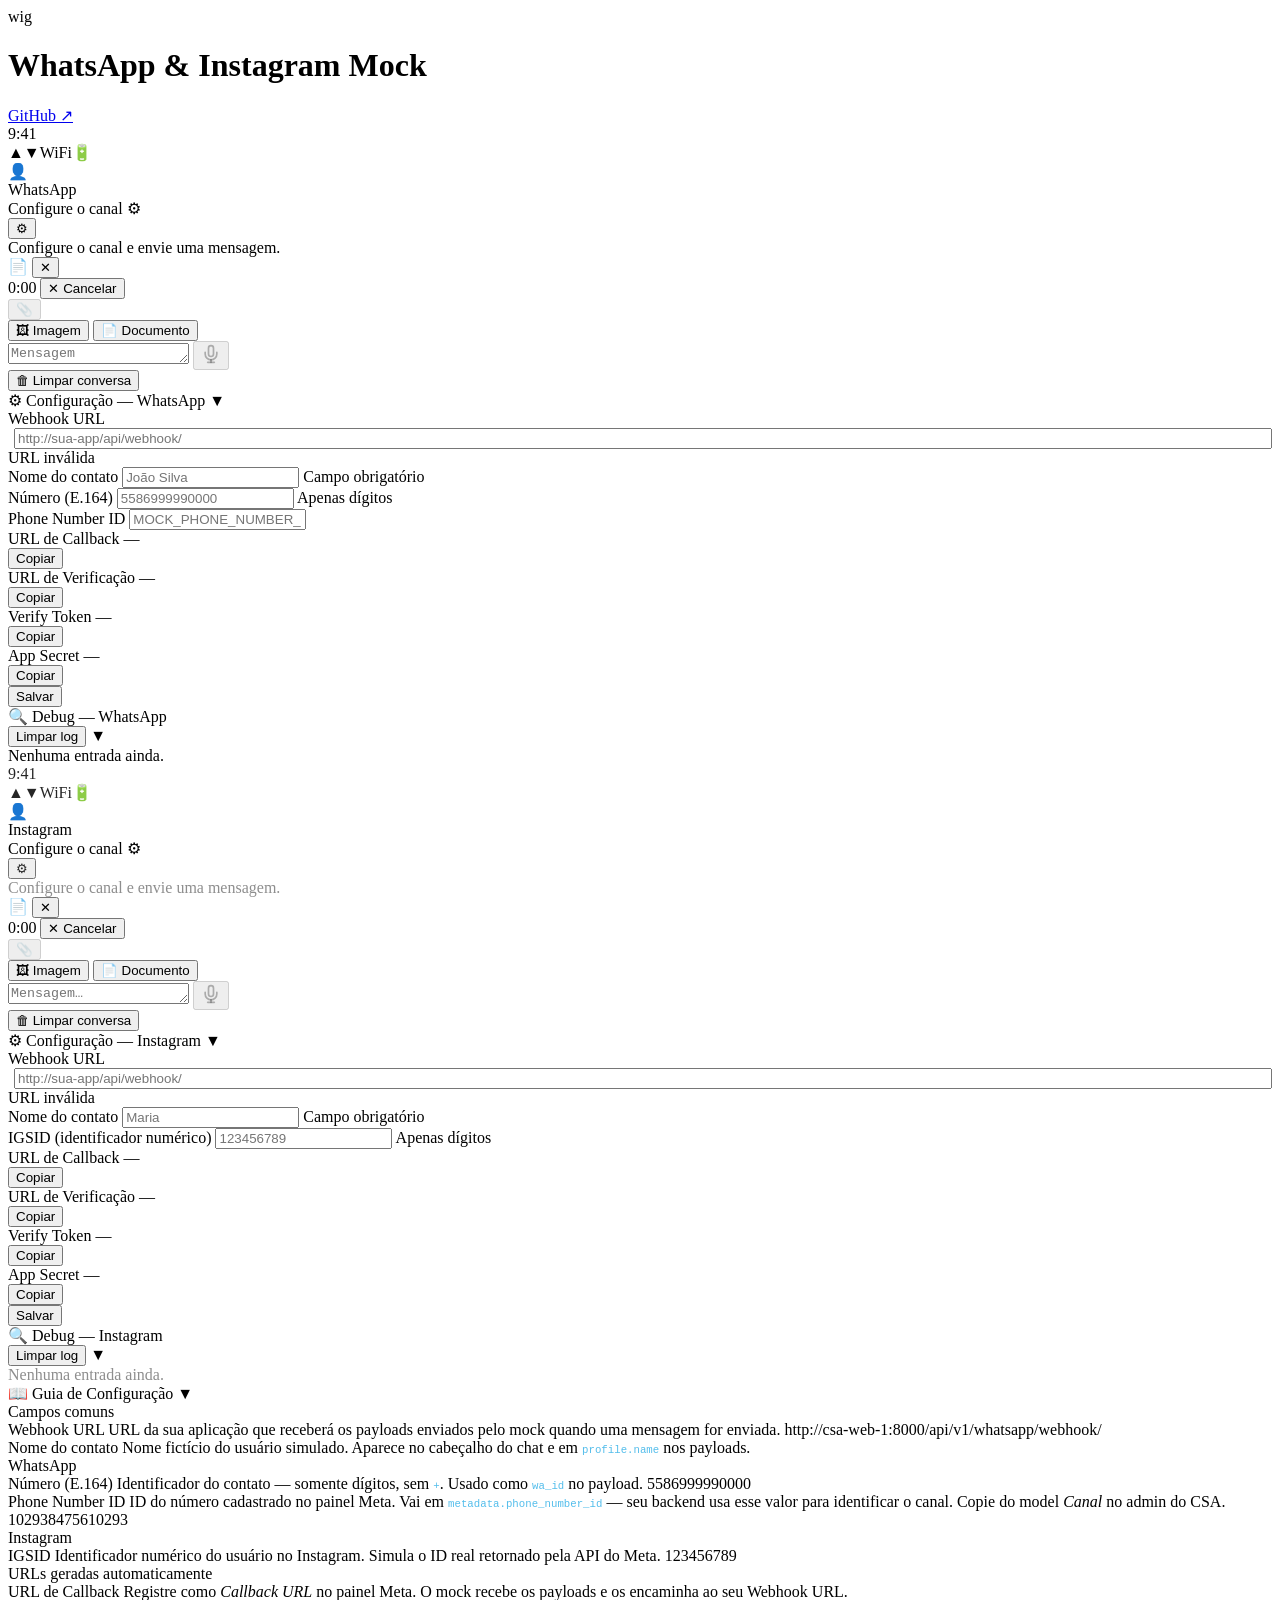
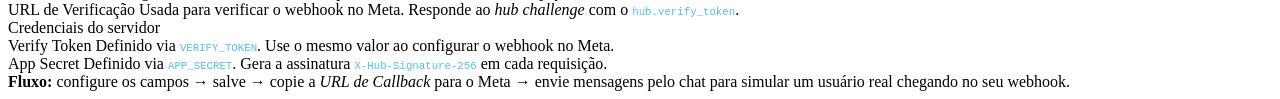
==== commit 38dad856: "refactor(ui): extrai shared.css/js do index e adiciona formatação WhatsApp Move todo o CSS e JS comu" ====
--- a/ui/index.html
+++ b/ui/index.html
@@ -4,654 +4,7 @@
 <meta charset="UTF-8">
 <meta name="viewport" content="width=device-width, initial-scale=1.0">
 <title>wig — WhatsApp &amp; Instagram Mock</title>
-<style>
-/* ── Reset & Base ─────────────────────────────────────────────────────────── */
-*, *::before, *::after { box-sizing: border-box; margin: 0; padding: 0; }
-:root {
-  --wpp-bg: #0B141A;
-  --wpp-chat-bg: #0B141A;
-  --wpp-sent: #005C4B;
-  --wpp-recv: #202C33;
-  --wpp-top: #202C33;
-  --wpp-input: #202C33;
-  --wpp-text: #E9EDEF;
-  --wpp-meta: #8696A0;
-  --wpp-blue: #53BDEB;
-  --ig-bg: #fff;
-  --ig-sent: #0095F6;
-  --ig-recv: #EFEFEF;
-  --ig-top: #fff;
-  --ig-text: #262626;
-  --ig-meta: #8e8e8e;
-  --phone-w: 320px;
-  --phone-h: 620px;
-}
-body {
-  font-family: -apple-system, BlinkMacSystemFont, 'Segoe UI', sans-serif;
-  background: #111;
-  color: #fff;
-  min-height: 100vh;
-  display: flex;
-  flex-direction: column;
-}
-
-/* ── Header ──────────────────────────────────────────────────────────────── */
-.app-header {
-  display: flex;
-  align-items: center;
-  gap: 12px;
-  padding: 14px 24px;
-  background: #1a1a1a;
-  border-bottom: 1px solid #2a2a2a;
-}
-.app-header h1 { font-size: 1.1rem; font-weight: 700; letter-spacing: .5px; }
-.app-header a { color: #8696A0; font-size: .8rem; text-decoration: none; margin-left: auto; }
-.app-header a:hover { color: #fff; }
-.badge { background: #005C4B; color: #fff; font-size: .65rem; padding: 2px 7px; border-radius: 99px; font-weight: 600; }
-
-/* ── Main layout ─────────────────────────────────────────────────────────── */
-.main {
-  display: flex;
-  gap: 32px;
-  justify-content: center;
-  align-items: flex-start;
-  padding: 28px 16px 48px;
-  flex-wrap: wrap;
-}
-
-/* ── Phone wrapper ───────────────────────────────────────────────────────── */
-.phone-col { display: flex; flex-direction: column; align-items: center; gap: 16px; }
-
-/* ── Phone frame ─────────────────────────────────────────────────────────── */
-.phone {
-  width: var(--phone-w);
-  height: var(--phone-h);
-  border-radius: 44px;
-  border: 8px solid #2a2a2a;
-  box-shadow: 0 0 0 1px #3a3a3a, 0 24px 60px rgba(0,0,0,.7);
-  display: flex;
-  flex-direction: column;
-  overflow: hidden;
-  position: relative;
-  background: var(--wpp-bg);
-}
-.phone.ig { background: var(--ig-bg); }
-
-.notch {
-  position: absolute;
-  top: 0; left: 50%; transform: translateX(-50%);
-  width: 120px; height: 26px;
-  background: #2a2a2a;
-  border-radius: 0 0 20px 20px;
-  z-index: 10;
-}
-
-.status-bar {
-  height: 32px;
-  display: flex;
-  align-items: flex-end;
-  justify-content: space-between;
-  padding: 0 20px 4px;
-  font-size: .65rem;
-  color: #8696A0;
-  flex-shrink: 0;
-}
-.phone.ig .status-bar { color: #262626; }
-.status-icons { display: flex; gap: 5px; align-items: center; }
-
-/* ── Chat header ─────────────────────────────────────────────────────────── */
-.chat-header {
-  display: flex;
-  align-items: center;
-  gap: 10px;
-  padding: 8px 12px;
-  background: var(--wpp-top);
-  flex-shrink: 0;
-}
-.phone.ig .chat-header { background: var(--ig-top); border-bottom: 1px solid #efefef; }
-
-.avatar {
-  width: 36px; height: 36px;
-  border-radius: 50%;
-  background: #3a3a3a;
-  display: flex; align-items: center; justify-content: center;
-  font-size: 1rem;
-  flex-shrink: 0;
-}
-.avatar.ig-grad {
-  background: linear-gradient(135deg, #f09433, #e6683c, #dc2743, #cc2366, #bc1888);
-}
-
-.chat-header-info { flex: 1; min-width: 0; }
-.chat-header-name { font-size: .85rem; font-weight: 600; color: var(--wpp-text); white-space: nowrap; overflow: hidden; text-overflow: ellipsis; }
-.phone.ig .chat-header-name { color: var(--ig-text); }
-.chat-header-sub { font-size: .7rem; color: var(--wpp-meta); }
-.phone.ig .chat-header-sub { color: var(--ig-meta); }
-
-.header-actions { display: flex; gap: 8px; }
-.icon-btn {
-  background: none; border: none; cursor: pointer;
-  color: var(--wpp-meta); font-size: 1.1rem; padding: 4px;
-  border-radius: 50%; transition: background .15s;
-}
-.icon-btn:hover { background: rgba(255,255,255,.08); }
-.phone.ig .icon-btn { color: var(--ig-meta); }
-.phone.ig .icon-btn:hover { background: rgba(0,0,0,.06); }
-
-/* WS connection dot */
-.conn-dot {
-  width: 8px; height: 8px; border-radius: 50%;
-  background: #555; flex-shrink: 0;
-  transition: background .3s;
-}
-.conn-dot.connected { background: #25D366; }
-.conn-dot.reconnecting { background: #FFA500; animation: pulse 1s infinite; }
-@keyframes pulse { 0%,100%{opacity:1} 50%{opacity:.4} }
-
-/* ── Chat messages area ──────────────────────────────────────────────────── */
-.chat-messages {
-  flex: 1;
-  overflow-y: auto;
-  padding: 12px 10px;
-  display: flex;
-  flex-direction: column;
-  gap: 3px;
-  background: var(--wpp-chat-bg);
-}
-.phone.ig .chat-messages { background: #fff; }
-
-/* WPP background pattern */
-.wpp-pattern {
-  background-image: url("data:image/svg+xml,%3Csvg xmlns='http://www.w3.org/2000/svg' width='60' height='60' opacity='0.03'%3E%3Ccircle cx='30' cy='30' r='20' fill='none' stroke='%23fff' stroke-width='1'/%3E%3C/svg%3E");
-}
-
-/* scrollbar */
-.chat-messages::-webkit-scrollbar { width: 4px; }
-.chat-messages::-webkit-scrollbar-thumb { background: rgba(255,255,255,.15); border-radius: 2px; }
-.phone.ig .chat-messages::-webkit-scrollbar-thumb { background: rgba(0,0,0,.15); }
-
-/* ── Message bubbles ─────────────────────────────────────────────────────── */
-.msg-row { display: flex; }
-.msg-row.sent { justify-content: flex-end; }
-.msg-row.recv { justify-content: flex-start; }
-
-.bubble {
-  max-width: 75%;
-  padding: 6px 10px 4px;
-  border-radius: 12px;
-  position: relative;
-  word-break: break-word;
-  font-size: .82rem;
-  line-height: 1.4;
-}
-
-/* WPP bubbles */
-.wpp .bubble.sent  { background: var(--wpp-sent); color: var(--wpp-text); border-radius: 12px 12px 2px 12px; }
-.wpp .bubble.recv  { background: var(--wpp-recv); color: var(--wpp-text); border-radius: 12px 12px 12px 2px; }
-
-/* IG bubbles */
-.ig .bubble.sent  { background: var(--ig-sent); color: #fff; border-radius: 22px 22px 4px 22px; }
-.ig .bubble.recv  { background: var(--ig-recv); color: var(--ig-text); border-radius: 22px 22px 22px 4px; }
-
-.bubble-meta {
-  display: flex;
-  align-items: center;
-  gap: 4px;
-  justify-content: flex-end;
-  margin-top: 2px;
-}
-.bubble-time { font-size: .65rem; color: rgba(255,255,255,.55); }
-.ig .bubble.recv .bubble-time { color: var(--ig-meta); }
-.ig .bubble.sent .bubble-time { color: rgba(255,255,255,.7); }
-
-/* WPP read receipts */
-.receipt { font-size: .7rem; color: var(--wpp-meta); }
-.receipt.delivered { color: var(--wpp-meta); }
-.receipt.read      { color: var(--wpp-blue); }
-
-/* IG tooltip timestamp */
-.ig .bubble { cursor: default; }
-.ig .bubble-meta { display: none; }
-.ig .bubble:hover .bubble-meta { display: flex; position: absolute; bottom: -18px; right: 0; white-space: nowrap; background: rgba(0,0,0,.65); color: #fff; padding: 2px 6px; border-radius: 4px; font-size: .6rem; }
-
-/* ── Typing indicator ────────────────────────────────────────────────────── */
-.typing-row { display: flex; padding: 4px 0; }
-.typing-bubble {
-  background: var(--wpp-recv);
-  border-radius: 12px 12px 12px 2px;
-  padding: 8px 12px;
-  display: flex; gap: 4px; align-items: center;
-}
-.phone.ig .typing-bubble { background: var(--ig-recv); border-radius: 22px; }
-.dot { width: 7px; height: 7px; border-radius: 50%; background: var(--wpp-meta); animation: bounce .9s infinite; }
-.phone.ig .dot { background: #8e8e8e; }
-.dot:nth-child(2) { animation-delay: .15s; }
-.dot:nth-child(3) { animation-delay: .3s; }
-@keyframes bounce { 0%,60%,100%{transform:translateY(0)} 30%{transform:translateY(-5px)} }
-
-/* ── Chat input bar ──────────────────────────────────────────────────────── */
-.chat-input {
-  display: flex;
-  align-items: center;
-  gap: 8px;
-  padding: 8px 10px;
-  background: var(--wpp-input);
-  flex-shrink: 0;
-}
-.phone.ig .chat-input { background: #fff; border-top: 1px solid #efefef; }
-
-.msg-field {
-  flex: 1;
-  background: #2A3942;
-  border: none; outline: none;
-  border-radius: 20px;
-  padding: 8px 14px;
-  color: var(--wpp-text);
-  font-size: .82rem;
-  resize: none;
-  max-height: 80px;
-  overflow-y: auto;
-  line-height: 1.4;
-}
-.phone.ig .msg-field {
-  background: #fafafa;
-  border: 1px solid #dbdbdb;
-  color: var(--ig-text);
-}
-.msg-field::placeholder { color: var(--wpp-meta); }
-.phone.ig .msg-field::placeholder { color: #8e8e8e; }
-
-.send-btn {
-  width: 36px; height: 36px;
-  border-radius: 50%; border: none; cursor: pointer;
-  display: flex; align-items: center; justify-content: center;
-  font-size: 1rem; flex-shrink: 0;
-  background: #00A884; color: #fff; transition: background .15s;
-}
-.send-btn:hover { background: #017a60; }
-.phone.ig .send-btn { background: #0095F6; }
-.phone.ig .send-btn:hover { background: #0074cc; }
-.send-btn:disabled { background: #3a3a3a; cursor: not-allowed; }
-.phone.ig .send-btn:disabled { background: #b2dffc; }
-
-/* ── Mic button ──────────────────────────────────────────────────────────── */
-.mic-btn {
-  width: 36px; height: 36px;
-  border-radius: 50%; border: none; cursor: pointer;
-  display: flex; align-items: center; justify-content: center;
-  flex-shrink: 0;
-  background: #00A884; color: #fff; transition: background .15s, transform .15s;
-}
-.mic-btn:hover { background: #017a60; }
-.phone.ig .mic-btn { background: #0095F6; }
-.phone.ig .mic-btn:hover { background: #0074cc; }
-.mic-btn.recording { background: #e53e3e; animation: mic-pulse .8s infinite; }
-.mic-btn:disabled { background: #3a3a3a; cursor: not-allowed; }
-@keyframes mic-pulse { 0%,100%{transform:scale(1)} 50%{transform:scale(1.12)} }
-
-/* ── Recording bar ───────────────────────────────────────────────────────── */
-.recording-bar {
-  display: none;
-  align-items: center;
-  gap: 10px;
-  padding: 8px 12px;
-  background: var(--wpp-input);
-  flex-shrink: 0;
-}
-.phone.ig .recording-bar { background: #fff; border-top: 1px solid #efefef; }
-.recording-bar.visible { display: flex; }
-.rec-dot {
-  width: 10px; height: 10px; border-radius: 50%; background: #e53e3e;
-  flex-shrink: 0; animation: rec-blink 1s infinite;
-}
-@keyframes rec-blink { 0%,100%{opacity:1} 50%{opacity:.3} }
-.rec-timer { font-size: .82rem; color: var(--wpp-text); font-variant-numeric: tabular-nums; flex: 1; }
-.phone.ig .rec-timer { color: var(--ig-text); }
-.rec-cancel {
-  background: none; border: none; cursor: pointer;
-  color: #8696A0; font-size: .8rem; padding: 4px 8px;
-  border-radius: 6px; transition: color .15s;
-}
-.rec-cancel:hover { color: #e53e3e; }
-
-/* ── Attach button & menu ────────────────────────────────────────────────── */
-.attach-wrap { position: relative; flex-shrink: 0; }
-.attach-btn {
-  width: 32px; height: 32px; border-radius: 50%; border: none; cursor: pointer;
-  background: none; color: var(--wpp-meta); font-size: 1.1rem;
-  display: flex; align-items: center; justify-content: center;
-  transition: background .15s;
-}
-.attach-btn:hover { background: rgba(255,255,255,.08); }
-.phone.ig .attach-btn { color: var(--ig-meta); }
-.phone.ig .attach-btn:hover { background: rgba(0,0,0,.06); }
-.attach-btn:disabled { opacity: .35; cursor: not-allowed; }
-
-.attach-menu {
-  position: absolute; bottom: 44px; left: 0;
-  background: #2a2a2a; border-radius: 12px;
-  padding: 6px; display: none; flex-direction: column; gap: 2px;
-  box-shadow: 0 4px 20px rgba(0,0,0,.5); z-index: 20; min-width: 140px;
-}
-.attach-menu.open { display: flex; }
-.attach-menu-item {
-  display: flex; align-items: center; gap: 8px;
-  padding: 8px 10px; border-radius: 8px; cursor: pointer;
-  font-size: .8rem; color: #E9EDEF; border: none; background: none;
-  text-align: left; width: 100%;
-}
-.attach-menu-item:hover { background: rgba(255,255,255,.08); }
-.attach-menu-item span:first-child { font-size: 1rem; }
-
-/* ── Media preview bar ───────────────────────────────────────────────────── */
-.media-preview-bar {
-  display: none;
-  align-items: center;
-  gap: 8px;
-  padding: 6px 10px;
-  background: #17282f;
-  border-top: 1px solid #2a2a2a;
-  flex-shrink: 0;
-}
-.media-preview-bar.visible { display: flex; }
-.phone.ig .media-preview-bar { background: #f0f0f0; border-top: 1px solid #dbdbdb; }
-.media-preview-icon { font-size: 1.2rem; flex-shrink: 0; }
-.media-preview-name { font-size: .72rem; color: #8696A0; flex: 1; overflow: hidden; text-overflow: ellipsis; white-space: nowrap; }
-.phone.ig .media-preview-name { color: #8e8e8e; }
-.media-preview-cancel {
-  background: none; border: none; cursor: pointer;
-  color: #8696A0; font-size: .85rem; padding: 2px 4px;
-  border-radius: 4px; flex-shrink: 0;
-}
-.media-preview-cancel:hover { color: #e53e3e; }
-
-/* ── Media bubbles ───────────────────────────────────────────────────────── */
-.media-img {
-  max-width: 100%; border-radius: 8px; display: block;
-  cursor: pointer;
-}
-/* ── WhatsApp-style audio player ─────────────────────────────────────────── */
-.wa-audio {
-  display: flex; align-items: center; gap: 8px;
-  min-width: 200px; max-width: 260px; padding: 2px 0;
-}
-.wa-audio-play {
-  width: 38px; height: 38px; border-radius: 50%; border: none;
-  cursor: pointer; display: flex; align-items: center; justify-content: center;
-  flex-shrink: 0; transition: opacity .15s;
-}
-.wa-audio-play:hover { opacity: .82; }
-.wpp .bubble.sent .wa-audio-play { background: rgba(255,255,255,.9); color: #00a884; }
-.wpp .bubble.recv .wa-audio-play { background: #00a884; color: #fff; }
-.ig  .bubble.sent .wa-audio-play { background: rgba(255,255,255,.85); color: #0095F6; }
-.ig  .bubble.recv .wa-audio-play { background: #0095F6; color: #fff; }
-.wa-audio-body { flex: 1; display: flex; flex-direction: column; gap: 3px; min-width: 0; }
-.wa-audio-wave {
-  display: flex; align-items: center; gap: 1.5px; height: 20px;
-  cursor: pointer; user-select: none;
-}
-.wa-audio-bar { width: 2.5px; border-radius: 1.5px; flex-shrink: 0; transition: background .08s; }
-.wpp .bubble.sent .wa-audio-bar         { background: rgba(255,255,255,.35); }
-.wpp .bubble.sent .wa-audio-bar.wa-on  { background: rgba(255,255,255,.9); }
-.wpp .bubble.recv .wa-audio-bar         { background: #8696A0; }
-.wpp .bubble.recv .wa-audio-bar.wa-on  { background: #00a884; }
-.ig  .bubble.sent .wa-audio-bar         { background: rgba(255,255,255,.4); }
-.ig  .bubble.sent .wa-audio-bar.wa-on  { background: #fff; }
-.ig  .bubble.recv .wa-audio-bar         { background: #bbb; }
-.ig  .bubble.recv .wa-audio-bar.wa-on  { background: #0095F6; }
-.wa-audio-time { font-size: .62rem; opacity: .75; }
-.media-doc {
-  display: flex; align-items: center; gap: 8px;
-  background: rgba(255,255,255,.06); border-radius: 8px; padding: 6px 8px;
-  margin-top: 2px;
-}
-.media-doc-icon { font-size: 1.4rem; flex-shrink: 0; }
-.media-doc-name { font-size: .72rem; word-break: break-all; }
-.media-caption { font-size: .75rem; margin-top: 4px; opacity: .8; }
-.media-uploading { font-size: .72rem; color: var(--wpp-meta); font-style: italic; }
-
-/* ── Config panel ────────────────────────────────────────────────────────── */
-.config-panel {
-  width: var(--phone-w);
-  background: #1a1a1a;
-  border-radius: 16px;
-  overflow: hidden;
-  border: 1px solid #2a2a2a;
-}
-.panel-header {
-  display: flex;
-  align-items: center;
-  justify-content: space-between;
-  padding: 12px 16px;
-  cursor: pointer;
-  user-select: none;
-  font-size: .85rem;
-  font-weight: 600;
-}
-.panel-header:hover { background: rgba(255,255,255,.04); }
-.panel-toggle { font-size: .75rem; color: #8696A0; transition: transform .2s; }
-.panel-toggle.open { transform: rotate(180deg); }
-
-.panel-body { padding: 0 16px 16px; display: none; flex-direction: column; gap: 10px; }
-.panel-body.open { display: flex; }
-
-.field-group { display: flex; flex-direction: column; gap: 4px; }
-.field-label { font-size: .7rem; color: #8696A0; font-weight: 500; text-transform: uppercase; letter-spacing: .5px; }
-.field-input {
-  background: #2a2a2a;
-  border: 1px solid #3a3a3a;
-  border-radius: 8px;
-  padding: 8px 10px;
-  color: #E9EDEF;
-  font-size: .82rem;
-  outline: none;
-  transition: border-color .15s;
-}
-.field-input:focus { border-color: #005C4B; }
-.field-input.error { border-color: #e53e3e; }
-.field-error { font-size: .7rem; color: #fc8181; display: none; }
-.field-error.show { display: block; }
-
-.info-box {
-  background: #0d1f17;
-  border: 1px solid #1a4a30;
-  border-radius: 8px;
-  padding: 8px 10px;
-  display: flex;
-  align-items: center;
-  gap: 8px;
-}
-.info-box-label { font-size: .65rem; color: #25D366; font-weight: 600; text-transform: uppercase; letter-spacing: .5px; display: block; margin-bottom: 2px; }
-.info-box-value { font-size: .72rem; color: #8696A0; font-family: monospace; word-break: break-all; flex: 1; }
-.copy-btn {
-  background: none; border: none; cursor: pointer;
-  color: #8696A0; font-size: .75rem; padding: 4px 8px;
-  border-radius: 6px; white-space: nowrap; flex-shrink: 0;
-  transition: background .15s, color .15s;
-}
-.copy-btn:hover { background: rgba(255,255,255,.08); color: #fff; }
-.copy-btn.copied { color: #25D366; }
-
-.webhook-status { width: 8px; height: 8px; border-radius: 50%; background: #555; flex-shrink: 0; }
-.webhook-status.ok  { background: #25D366; }
-.webhook-status.err { background: #e53e3e; }
-
-.save-row { display: flex; gap: 8px; }
-.save-btn {
-  flex: 1;
-  background: #005C4B; color: #fff;
-  border: none; border-radius: 8px;
-  padding: 8px; font-size: .82rem; font-weight: 600;
-  cursor: pointer; transition: background .15s;
-}
-.save-btn:hover { background: #017a60; }
-.restore-btn {
-  background: transparent; color: #8696A0;
-  border: 1px solid #3a3a3a; border-radius: 8px;
-  padding: 8px 10px; font-size: .78rem;
-  cursor: pointer; transition: color .15s, border-color .15s; white-space: nowrap;
-}
-.restore-btn:hover { color: #fff; border-color: #666; }
-
-.clear-btn {
-  background: transparent; color: #e53e3e;
-  border: 1px solid #e53e3e; border-radius: 8px;
-  padding: 6px; font-size: .78rem;
-  cursor: pointer; transition: background .15s;
-}
-.clear-btn:hover { background: rgba(229,62,62,.1); }
-
-/* ── Debug panel ─────────────────────────────────────────────────────────── */
-.debug-panel {
-  width: var(--phone-w);
-  background: #0d0d0d;
-  border-radius: 16px;
-  overflow: hidden;
-  border: 1px solid #2a2a2a;
-}
-.debug-log {
-  max-height: 280px;
-  overflow-y: auto;
-  padding: 0 12px 12px;
-  display: flex;
-  flex-direction: column;
-  gap: 8px;
-}
-.debug-log::-webkit-scrollbar { width: 4px; }
-.debug-log::-webkit-scrollbar-thumb { background: #333; border-radius: 2px; }
-
-.debug-entry {
-  background: #1a1a1a;
-  border-radius: 8px;
-  padding: 8px 10px;
-  font-size: .72rem;
-  font-family: monospace;
-  border-left: 3px solid #555;
-}
-.debug-entry.sent   { border-left-color: #25D366; }
-.debug-entry.recv   { border-left-color: #53BDEB; }
-.debug-entry.status { border-left-color: #8696A0; }
-.debug-entry.error  { border-left-color: #e53e3e; }
-
-.debug-dir {
-  font-weight: 700; font-size: .65rem; text-transform: uppercase; letter-spacing: .5px;
-}
-.debug-entry.sent   .debug-dir { color: #25D366; }
-.debug-entry.recv   .debug-dir { color: #53BDEB; }
-.debug-entry.status .debug-dir { color: #8696A0; }
-.debug-entry.error  .debug-dir { color: #e53e3e; }
-
-.debug-ts  { color: #555; margin-left: 8px; font-size: .65rem; }
-.debug-http{ color: #8696A0; margin-left: 6px; font-size: .65rem; }
-
-.debug-json {
-  margin-top: 6px;
-  background: #111;
-  border-radius: 6px;
-  padding: 6px 8px;
-  color: #8696A0;
-  max-height: 120px;
-  overflow-y: auto;
-  white-space: pre-wrap;
-  word-break: break-all;
-  font-size: .68rem;
-  line-height: 1.5;
-}
-/* JSON syntax highlight */
-.json-key   { color: #53BDEB; }
-.json-str   { color: #7ADB78; }
-.json-num   { color: #FFA657; }
-.json-bool  { color: #F8C555; }
-.json-null  { color: #e53e3e; }
-
-.debug-entry-footer { display: flex; justify-content: flex-end; margin-top: 4px; }
-.copy-json-btn {
-  background: none; border: none; cursor: pointer;
-  color: #555; font-size: .65rem; padding: 2px 6px;
-  border-radius: 4px; transition: color .15s;
-}
-.copy-json-btn:hover { color: #fff; }
-.copy-json-btn.copied { color: #25D366; }
-
-.debug-empty { color: #555; font-size: .75rem; text-align: center; padding: 20px 0; }
-
-.debug-panel-header {
-  display: flex; align-items: center; justify-content: space-between;
-  padding: 12px 16px; cursor: pointer; user-select: none;
-  font-size: .82rem; font-weight: 600; color: #8696A0;
-}
-.debug-panel-header:hover { background: rgba(255,255,255,.03); }
-.debug-actions { display: flex; gap: 8px; }
-.debug-clear-btn {
-  background: none; border: 1px solid #333; border-radius: 6px;
-  color: #8696A0; font-size: .68rem; padding: 2px 8px; cursor: pointer;
-}
-.debug-clear-btn:hover { border-color: #555; color: #fff; }
-
-/* ── Docs panel ──────────────────────────────────────────────────────────── */
-.docs-col {
-  display: flex;
-  flex-direction: column;
-  gap: 16px;
-  width: 280px;
-  flex-shrink: 0;
-}
-.docs-panel {
-  background: #1a1a1a;
-  border-radius: 16px;
-  border: 1px solid #2a2a2a;
-  overflow: hidden;
-}
-.docs-panel-header {
-  display: flex;
-  align-items: center;
-  justify-content: space-between;
-  padding: 12px 16px;
-  cursor: pointer;
-  user-select: none;
-  font-size: .85rem;
-  font-weight: 600;
-}
-.docs-panel-header:hover { background: rgba(255,255,255,.04); }
-.docs-body {
-  padding: 0 16px 16px;
-  display: flex;
-  flex-direction: column;
-  gap: 14px;
-}
-.doc-section { display: flex; flex-direction: column; gap: 8px; }
-.doc-section-title {
-  font-size: .65rem;
-  font-weight: 700;
-  text-transform: uppercase;
-  letter-spacing: .8px;
-  color: #25D366;
-  padding-bottom: 4px;
-  border-bottom: 1px solid #2a2a2a;
-}
-.doc-section-title.ig { color: #0095F6; }
-.doc-section-title.both { color: #8696A0; }
-.doc-field { display: flex; flex-direction: column; gap: 3px; }
-.doc-field-name { font-size: .72rem; font-weight: 600; color: #E9EDEF; }
-.doc-field-desc { font-size: .7rem; color: #8696A0; line-height: 1.5; }
-.doc-field-example {
-  font-size: .67rem; color: #53BDEB; font-family: monospace;
-  background: #111; border-radius: 4px; padding: 2px 6px;
-  display: inline-block; margin-top: 1px;
-}
-.doc-tip {
-  background: #0d1a0d; border: 1px solid #1a4a20;
-  border-radius: 8px; padding: 8px 10px;
-  font-size: .7rem; color: #8696A0; line-height: 1.5;
-}
-.doc-tip strong { color: #25D366; }
-
-/* ── Responsive ──────────────────────────────────────────────────────────── */
-@media (max-width: 700px) {
-  .main { flex-direction: column; align-items: center; }
-  .docs-col { width: var(--phone-w); }
-}
-</style>
+<link rel="stylesheet" href="/static/shared.css">
 </head>
 <body>
 
@@ -1008,784 +361,6 @@
 
 </main>
 
-<script>
-// ── State ──────────────────────────────────────────────────────────────────
-const BASE = window.location.origin;
-const WS_BASE = BASE.replace(/^http/, 'ws');
-const MAX_DEBUG = 50;
-
-const channels = {
-  whatsapp: { ws: null, retryDelay: 1000, retryTimer: null, lastMsgId: null },
-  instagram: { ws: null, retryDelay: 1000, retryTimer: null, lastMsgId: null },
-};
-
-// ── Boot ───────────────────────────────────────────────────────────────────
-async function boot() {
-  const info = await fetch('/info').then(r => r.json()).catch(() => null);
-  if (!info) return;
-
-  const base = info.base_url;
-  for (const ch of ['whatsapp', 'instagram']) {
-    const pre = ch === 'whatsapp' ? 'wpp' : 'ig';
-    setText(`${pre}-callback-url`, info.channels[ch].callback_url);
-    setText(`${pre}-verify-url`,   info.channels[ch].webhook_verification_url);
-  }
-
-  // load server-side secrets (from /config endpoint)
-  const cfg = await fetch('/config').then(r => r.json()).catch(() => null);
-
-  // load persisted info from /info for secrets
-  const settingsRes = await fetch('/settings-info').then(r=>r.json()).catch(()=>null);
-  if (settingsRes) {
-    setText('wpp-verify-token', settingsRes.verify_token);
-    setText('wpp-app-secret',   settingsRes.app_secret);
-    setText('ig-verify-token',  settingsRes.verify_token);
-    setText('ig-app-secret',    settingsRes.app_secret);
-  }
-
-  if (cfg) {
-    for (const [ch, data] of Object.entries(cfg)) {
-      const pre = ch === 'whatsapp' ? 'wpp' : 'ig';
-      if (data.configured) {
-        setInput(`${pre}-webhook-url`, data.webhook_url);
-        setInput(`${pre}-user-name`,   data.user_name);
-        setInput(`${pre}-identifier`,  data.identifier);
-        if (ch === 'whatsapp' && data.phone_number_id) {
-          setInput('wpp-phone-number-id', data.phone_number_id);
-        }
-        updateHeader(ch, data.user_name, data.identifier);
-        setSendEnabled(ch, true);
-      }
-    }
-  }
-
-  // Pre-fill form fields from localStorage (includes unconfigured channels)
-  for (const ch of ['whatsapp', 'instagram']) _fillFormFromStorage(ch);
-
-  restoreDebugState();
-  connectWS('whatsapp');
-  connectWS('instagram');
-}
-
-// ── WebSocket ──────────────────────────────────────────────────────────────
-function connectWS(ch) {
-  const state = channels[ch];
-  if (state.ws) { state.ws.onclose = null; state.ws.close(); }
-
-  setDot(ch, 'reconnecting');
-  const ws = new WebSocket(`${WS_BASE}/ws/${ch}`);
-  state.ws = ws;
-
-  ws.onopen = () => {
-    state.retryDelay = 1000;
-    setDot(ch, 'connected');
-    // keepalive ping every 25s
-    state.pingInterval = setInterval(() => {
-      if (ws.readyState === WebSocket.OPEN) ws.send(JSON.stringify({ping: true}));
-    }, 25000);
-  };
-
-  ws.onmessage = (e) => {
-    const msg = JSON.parse(e.data);
-    handleWsMessage(ch, msg);
-  };
-
-  ws.onclose = () => {
-    clearInterval(state.pingInterval);
-    setDot(ch, 'reconnecting');
-    state.retryTimer = setTimeout(() => {
-      state.retryDelay = Math.min(state.retryDelay * 2, 30000);
-      connectWS(ch);
-    }, state.retryDelay);
-  };
-
-  ws.onerror = () => ws.close();
-}
-
-function handleWsMessage(ch, msg) {
-  switch (msg.type) {
-    case 'sent':
-      appendMsg(ch, 'sent', msg.text, msg.ts, msg.msg_type, msg.url, msg.caption, msg.filename);
-      hideEmpty(ch);
-      break;
-    case 'received':
-      hideTyping(ch);
-      appendMsg(ch, 'recv', msg.text, msg.ts, msg.msg_type, msg.url, msg.caption, msg.filename);
-      break;
-    case 'typing':
-      if (msg.status) showTyping(ch); else hideTyping(ch);
-      break;
-    case 'status':
-      updateReceipt(ch, msg.status);
-      break;
-    case 'error':
-      showError(ch, msg.text);
-      break;
-    case 'history_cleared':
-      clearMessages(ch);
-      break;
-    case 'debug':
-      addDebugEntry(ch, msg.direction, msg.payload, msg.http_status);
-      break;
-  }
-}
-
-// ── Message rendering ──────────────────────────────────────────────────────
-let msgSeq = 0;
-
-function appendMsg(ch, dir, text, ts, msgType, url, caption, filename) {
-  const container = document.getElementById(ch === 'whatsapp' ? 'wpp-messages' : 'ig-messages');
-  const isWpp = ch === 'whatsapp';
-  const id = `msg-${++msgSeq}`;
-
-  const row = document.createElement('div');
-  row.className = `msg-row ${dir}`;
-  row.id = id;
-
-  const bubble = document.createElement('div');
-  bubble.className = `bubble ${dir}`;
-
-  if (msgType && msgType !== 'text') {
-    bubble.appendChild(_buildMediaContent(msgType, url || text, caption, filename));
-  } else {
-    const textNode = document.createElement('div');
-    textNode.className = 'bubble-text';
-    textNode.textContent = text;
-    bubble.appendChild(textNode);
-  }
-
-  const meta = document.createElement('div');
-  meta.className = 'bubble-meta';
-
-  const timeSpan = document.createElement('span');
-  timeSpan.className = 'bubble-time';
-  timeSpan.textContent = ts;
-  meta.appendChild(timeSpan);
-
-  if (isWpp && dir === 'sent') {
-    const receipt = document.createElement('span');
-    receipt.className = 'receipt sent';
-    receipt.textContent = '✓';
-    receipt.id = `receipt-${id}`;
-    meta.appendChild(receipt);
-    channels['whatsapp'].lastMsgId = id;
-  }
-
-  bubble.appendChild(meta);
-  row.appendChild(bubble);
-  container.appendChild(row);
-  scrollBottom(container);
-}
-
-// ── WhatsApp-style audio player helpers ────────────────────────────────────
-
-function _seededRng(seed) {
-  let s = (seed ^ 0xDEADBEEF) >>> 0;
-  return () => { s = Math.imul(s ^ (s >>> 15), s | 1) ^ Math.imul(s ^ (s >>> 7), s | 61); return ((s ^ (s >>> 14)) >>> 0) / 0xFFFFFFFF; };
-}
-
-function _svgPlay()  { return '<svg width="14" height="14" viewBox="0 0 24 24" fill="currentColor"><path d="M8 5v14l11-7z"/></svg>'; }
-function _svgPause() { return '<svg width="14" height="14" viewBox="0 0 24 24" fill="currentColor"><path d="M6 19h4V5H6v14zm8-14v14h4V5h-4z"/></svg>'; }
-
-function _buildAudioPlayer(url) {
-  const N = 35;
-  const audio = new Audio(url);
-  const wrap  = document.createElement('div');
-  wrap.className = 'wa-audio';
-
-  const btn = document.createElement('button');
-  btn.className = 'wa-audio-play';
-  btn.innerHTML = _svgPlay();
-  wrap.appendChild(btn);
-
-  const body = document.createElement('div');
-  body.className = 'wa-audio-body';
-
-  const wave = document.createElement('div');
-  wave.className = 'wa-audio-wave';
-  const rng  = _seededRng(url.split('').reduce((a, c) => (a * 31 + c.charCodeAt(0)) | 0, 0));
-  const bars = Array.from({ length: N }, () => {
-    const b = document.createElement('div');
-    b.className = 'wa-audio-bar';
-    b.style.height = `${4 + Math.round(rng() * 14)}px`;
-    wave.appendChild(b);
-    return b;
-  });
-  body.appendChild(wave);
-
-  const timeEl = document.createElement('div');
-  timeEl.className = 'wa-audio-time';
-  timeEl.textContent = '0:00';
-  body.appendChild(timeEl);
-  wrap.appendChild(body);
-
-  const fmt = s => { const m = Math.floor(s / 60); return `${m}:${String(Math.floor(s % 60)).padStart(2,'0')}`; };
-
-  function syncBars() {
-    const pct = audio.duration ? audio.currentTime / audio.duration : 0;
-    const on  = Math.floor(pct * N);
-    bars.forEach((b, i) => b.classList.toggle('wa-on', i < on));
-    timeEl.textContent = fmt(audio.currentTime);
-  }
-
-  audio.addEventListener('loadedmetadata', () => { timeEl.textContent = fmt(audio.duration); });
-  audio.addEventListener('timeupdate', syncBars);
-  audio.addEventListener('ended', () => {
-    btn.innerHTML = _svgPlay();
-    bars.forEach(b => b.classList.remove('wa-on'));
-    timeEl.textContent = fmt(audio.duration || 0);
-  });
-
-  btn.addEventListener('click', () => {
-    if (audio.paused) { audio.play(); btn.innerHTML = _svgPause(); }
-    else              { audio.pause(); btn.innerHTML = _svgPlay(); }
-  });
-
-  wave.addEventListener('click', e => {
-    if (!audio.duration) return;
-    const r = wave.getBoundingClientRect();
-    audio.currentTime = ((e.clientX - r.left) / r.width) * audio.duration;
-    syncBars();
-  });
-
-  return wrap;
-}
-
-// ── Media content builder ──────────────────────────────────────────────────
-
-function _buildMediaContent(tipo, url, caption, filename) {
-  const wrap = document.createElement('div');
-  if (tipo === 'image') {
-    const img = document.createElement('img');
-    img.src = url; img.className = 'media-img';
-    img.onclick = () => window.open(url, '_blank');
-    wrap.appendChild(img);
-  } else if (tipo === 'audio') {
-    wrap.appendChild(_buildAudioPlayer(url));
-  } else {
-    const doc = document.createElement('div');
-    doc.className = 'media-doc';
-    doc.innerHTML = `<span class="media-doc-icon">📄</span><span class="media-doc-name">${escHtml(filename || url)}</span>`;
-    doc.onclick = () => window.open(url, '_blank');
-    doc.style.cursor = 'pointer';
-    wrap.appendChild(doc);
-  }
-  if (caption) {
-    const cap = document.createElement('div');
-    cap.className = 'media-caption';
-    cap.textContent = caption;
-    wrap.appendChild(cap);
-  }
-  return wrap;
-}
-
-function updateReceipt(ch, status) {
-  if (ch !== 'whatsapp') return;
-  const msgId = channels['whatsapp'].lastMsgId;
-  if (!msgId) return;
-  const receipt = document.getElementById(`receipt-${msgId}`);
-  if (!receipt) return;
-  if (status === 'delivered') { receipt.textContent = '✓✓'; receipt.className = 'receipt delivered'; }
-  if (status === 'read')      { receipt.textContent = '✓✓'; receipt.className = 'receipt read'; }
-}
-
-function showTyping(ch) {
-  const id = `typing-${ch}`;
-  if (document.getElementById(id)) return;
-  const container = document.getElementById(ch === 'whatsapp' ? 'wpp-messages' : 'ig-messages');
-  const row = document.createElement('div');
-  row.className = 'typing-row';
-  row.id = id;
-  row.innerHTML = `<div class="typing-bubble"><div class="dot"></div><div class="dot"></div><div class="dot"></div></div>`;
-  container.appendChild(row);
-  scrollBottom(container);
-}
-
-function hideTyping(ch) {
-  const el = document.getElementById(`typing-${ch}`);
-  if (el) el.remove();
-}
-
-function showError(ch, text) {
-  const container = document.getElementById(ch === 'whatsapp' ? 'wpp-messages' : 'ig-messages');
-  const row = document.createElement('div');
-  row.className = 'msg-row';
-  row.style.justifyContent = 'center';
-  row.innerHTML = `<div style="background:#2d1b1b;color:#fc8181;font-size:.72rem;border-radius:8px;padding:4px 10px;max-width:90%">⚠ ${escHtml(text)}</div>`;
-  container.appendChild(row);
-  scrollBottom(container);
-}
-
-function clearMessages(ch) {
-  const id = ch === 'whatsapp' ? 'wpp-messages' : 'ig-messages';
-  const emptyId = ch === 'whatsapp' ? 'wpp-empty' : 'ig-empty';
-  const el = document.getElementById(id);
-  el.innerHTML = `<div class="debug-empty" id="${emptyId}" ${ch==='instagram'?'style="color:#8e8e8e"':''}>Configure o canal e envie uma mensagem.</div>`;
-}
-
-function hideEmpty(ch) {
-  const id = ch === 'whatsapp' ? 'wpp-empty' : 'ig-empty';
-  const el = document.getElementById(id);
-  if (el) el.remove();
-}
-
-// ── Sending ────────────────────────────────────────────────────────────────
-function sendMsg(ch) {
-  const pre = ch === 'whatsapp' ? 'wpp' : 'ig';
-  const field = document.getElementById(`${pre}-field`);
-  const text = field.value.trim();
-  const media = _pendingMedia[ch];
-
-  if (!media && !text) return;
-
-  const state = channels[ch];
-  if (!state.ws || state.ws.readyState !== WebSocket.OPEN) return;
-
-  if (media?.uploadUrl) {
-    state.ws.send(JSON.stringify({
-      media_type: media.mediaType,
-      url: media.uploadUrl,
-      filename: media.filename,
-      mime: media.mime || '',
-      caption: text,
-    }));
-    cancelMedia(ch);
-  } else {
-    state.ws.send(JSON.stringify({ text }));
-    showTyping(ch);
-    setTimeout(() => hideTyping(ch), 10000);
-  }
-
-  field.value = '';
-  field.style.height = 'auto';
-  _updateSendMic(pre);
-}
-
-function handleKey(e, ch) {
-  if (e.key === 'Enter' && !e.shiftKey) { e.preventDefault(); sendMsg(ch); }
-}
-
-function autoResize(el) {
-  el.style.height = 'auto';
-  el.style.height = Math.min(el.scrollHeight, 80) + 'px';
-}
-
-// ── Config ─────────────────────────────────────────────────────────────────
-async function saveConfig(ch) {
-  const pre = ch === 'whatsapp' ? 'wpp' : 'ig';
-  let valid = true;
-
-  const webhookUrl    = document.getElementById(`${pre}-webhook-url`).value.trim();
-  const userName      = document.getElementById(`${pre}-user-name`).value.trim();
-  const identifier    = document.getElementById(`${pre}-identifier`).value.trim();
-  const phoneNumberId = ch === 'whatsapp'
-    ? document.getElementById('wpp-phone-number-id').value.trim()
-    : '';
-
-  valid = validateUrl(`${pre}-webhook-url`, webhookUrl) && valid;
-  valid = validateRequired(`${pre}-user-name`, userName) && valid;
-  valid = validateDigits(`${pre}-identifier`, identifier) && valid;
-  if (!valid) return;
-
-  const res = await fetch(`/config/${ch}`, {
-    method: 'PATCH',
-    headers: {'Content-Type':'application/json'},
-    body: JSON.stringify({ webhook_url: webhookUrl, user_name: userName, identifier, phone_number_id: phoneNumberId }),
-  }).catch(() => null);
-
-  if (!res || !res.ok) {
-    alert('Erro ao salvar configuração'); return;
-  }
-
-  // test webhook reachability
-  const statusEl = document.getElementById(`${pre}-wh-status`);
-  try {
-    const ping = await fetch(webhookUrl, { method: 'HEAD', signal: AbortSignal.timeout(3000) });
-    statusEl.className = 'webhook-status ok';
-  } catch {
-    statusEl.className = 'webhook-status err';
-  }
-
-  updateHeader(ch, userName, identifier);
-  setSendEnabled(ch, true);
-  togglePanel(`cfg-${ch}`);
-
-  const saved = JSON.parse(localStorage.getItem('wig-config') || '{}');
-  saved[ch] = { webhook_url: webhookUrl, user_name: userName, identifier, phone_number_id: phoneNumberId };
-  localStorage.setItem('wig-config', JSON.stringify(saved));
-}
-
-async function clearChat(ch) {
-  await fetch(`/history/${ch}`, { method: 'DELETE' });
-  clearMessages(ch);
-}
-
-// ── UI helpers ─────────────────────────────────────────────────────────────
-function toggleConfig(ch) { togglePanel(`cfg-${ch}`); }
-
-function togglePanel(id) {
-  const body = document.getElementById(`${id}-body`);
-  const toggle = document.getElementById(`${id}-toggle`);
-  const isOpen = body.classList.contains('open');
-  body.classList.toggle('open', !isOpen);
-  toggle.classList.toggle('open', !isOpen);
-  // persist debug panel state
-  if (id.startsWith('dbg-')) {
-    const ch = id.replace('dbg-', '');
-    const state = JSON.parse(localStorage.getItem('wig-debug-open') || '{}');
-    state[ch] = !isOpen;
-    localStorage.setItem('wig-debug-open', JSON.stringify(state));
-  }
-}
-
-function restoreDebugState() {
-  const state = JSON.parse(localStorage.getItem('wig-debug-open') || '{}');
-  for (const [ch, open] of Object.entries(state)) {
-    if (open) togglePanel(`dbg-${ch}`);
-  }
-}
-
-function _fillFormFromStorage(ch) {
-  const saved = JSON.parse(localStorage.getItem('wig-config') || '{}');
-  const data = saved[ch];
-  const pre = ch === 'whatsapp' ? 'wpp' : 'ig';
-  const btn = document.getElementById(`${pre}-restore-btn`);
-  if (!data || !data.webhook_url) { if (btn) btn.style.display = 'none'; return; }
-  setInput(`${pre}-webhook-url`, data.webhook_url || '');
-  setInput(`${pre}-user-name`,   data.user_name   || '');
-  setInput(`${pre}-identifier`,  data.identifier  || '');
-  if (ch === 'whatsapp') setInput('wpp-phone-number-id', data.phone_number_id || '');
-  if (btn) btn.style.display = '';
-}
-
-function restoreFormFromStorage(ch) {
-  _fillFormFromStorage(ch);
-  const pre = ch === 'whatsapp' ? 'wpp' : 'ig';
-  const body = document.getElementById(`cfg-${ch}-body`);
-  if (!body.classList.contains('open')) togglePanel(`cfg-${ch}`);
-}
-
-function setDot(ch, status) {
-  const id = ch === 'whatsapp' ? 'wpp-dot' : 'ig-dot';
-  const el = document.getElementById(id);
-  el.className = `conn-dot ${status}`;
-}
-
-function updateHeader(ch, name, identifier) {
-  const pre = ch === 'whatsapp' ? 'wpp' : 'ig';
-  setText(`${pre}-name`, name || ch);
-  setText(`${pre}-sub`, identifier || 'online');
-  const avatar = document.getElementById(`${pre}-avatar`);
-  avatar.textContent = name ? name[0].toUpperCase() : '👤';
-}
-
-function setSendEnabled(ch, enabled) {
-  const pre = ch === 'whatsapp' ? 'wpp' : 'ig';
-  document.getElementById(`${pre}-attach-btn`).disabled = !enabled;
-  document.getElementById(`${pre}-mic`).disabled = !enabled;
-  // send/mic visibility controlled by onFieldInput
-  _updateSendMic(pre, enabled);
-}
-
-function _updateSendMic(pre, channelEnabled) {
-  const field = document.getElementById(`${pre}-field`);
-  const hasPendingMedia = _pendingMedia[pre === 'wpp' ? 'whatsapp' : 'instagram'];
-  const hasText = field && field.value.trim().length > 0;
-  const showSend = channelEnabled !== false && (hasText || hasPendingMedia);
-  document.getElementById(`${pre}-send`).style.display = showSend ? 'flex' : 'none';
-  document.getElementById(`${pre}-mic`).style.display  = showSend ? 'none' : 'flex';
-  document.getElementById(`${pre}-send`).disabled = !showSend;
-}
-
-function onFieldInput(event, ch) {
-  autoResize(event.target);
-  const pre = ch === 'whatsapp' ? 'wpp' : 'ig';
-  _updateSendMic(pre);
-}
-
-// ── Attachment / media upload ──────────────────────────────────────────────
-// Estado por canal: { mediaType, uploadUrl, filename } ou null
-const _pendingMedia = { whatsapp: null, instagram: null };
-const _mediaIcons = { image: '🖼', audio: '🎵', video: '🎬', document: '📄' };
-
-function toggleAttachMenu(ch) {
-  const pre = ch === 'whatsapp' ? 'wpp' : 'ig';
-  document.getElementById(`${pre}-attach-menu`).classList.toggle('open');
-}
-
-function pickFile(ch, mediaType) {
-  const pre = ch === 'whatsapp' ? 'wpp' : 'ig';
-  _pendingMedia[ch] = { mediaType, uploadUrl: null, filename: null };
-  const input = document.getElementById(`${pre}-file-input`);
-  input.accept = mediaType === 'image'  ? 'image/*'
-               : mediaType === 'audio'  ? 'audio/*'
-               : '.pdf,.doc,.docx,.xls,.xlsx';
-  document.getElementById(`${pre}-attach-menu`).classList.remove('open');
-  input.click();
-}
-
-async function onFileSelected(event, ch) {
-  const file = event.target.files[0];
-  if (!file) return;
-  event.target.value = '';
-
-  const pre = ch === 'whatsapp' ? 'wpp' : 'ig';
-  const mediaType = _pendingMedia[ch]?.mediaType || 'document';
-
-  // sobe o arquivo imediatamente
-  const form = new FormData();
-  form.append('file', file);
-  let uploadRes;
-  try {
-    const r = await fetch('/media/upload', { method: 'POST', body: form });
-    if (!r.ok) throw new Error(`Upload falhou: ${r.status}`);
-    uploadRes = await r.json();
-  } catch (err) {
-    showError(ch, err.message);
-    _pendingMedia[ch] = null;
-    return;
-  }
-
-  _pendingMedia[ch] = { mediaType, uploadUrl: uploadRes.url, filename: uploadRes.filename, mime: uploadRes.type };
-
-  // mostra preview bar
-  document.getElementById(`${pre}-preview-icon`).textContent = _mediaIcons[mediaType] || '📄';
-  document.getElementById(`${pre}-preview-name`).textContent = uploadRes.filename;
-  document.getElementById(`${pre}-preview-bar`).classList.add('visible');
-
-  // foca no textarea para digitar a legenda
-  document.getElementById(`${pre}-field`).placeholder =
-    mediaType === 'audio' ? 'Mensagem (opcional)' : 'Legenda (opcional)';
-  document.getElementById(`${pre}-field`).focus();
-
-  // habilita o botão de envio mesmo sem texto
-  document.getElementById(`${pre}-send`).disabled = false;
-}
-
-function cancelMedia(ch) {
-  const pre = ch === 'whatsapp' ? 'wpp' : 'ig';
-  _pendingMedia[ch] = null;
-  document.getElementById(`${pre}-preview-bar`).classList.remove('visible');
-  document.getElementById(`${pre}-field`).placeholder = ch === 'whatsapp' ? 'Mensagem' : 'Mensagem…';
-  _updateSendMic(pre);
-}
-
-// ── Audio recording ────────────────────────────────────────────────────────
-const _rec = {
-  whatsapp: { recorder: null, chunks: [], timerInterval: null, seconds: 0 },
-  instagram: { recorder: null, chunks: [], timerInterval: null, seconds: 0 },
-};
-
-function _pickMime() {
-  const types = ['audio/webm;codecs=opus','audio/webm','audio/ogg;codecs=opus','audio/ogg','audio/mp4'];
-  return types.find(t => MediaRecorder.isTypeSupported(t)) || '';
-}
-
-function _mimeExt(mime) {
-  if (mime.includes('ogg')) return '.ogg';
-  if (mime.includes('mp4')) return '.m4a';
-  return '.webm';
-}
-
-async function toggleRecording(ch) {
-  if (_rec[ch].recorder) { stopRecording(ch, false); return; }
-  await startRecording(ch);
-}
-
-async function startRecording(ch) {
-  let stream;
-  try {
-    stream = await navigator.mediaDevices.getUserMedia({ audio: true });
-  } catch {
-    showError(ch, 'Permissão de microfone negada');
-    return;
-  }
-
-  const mime = _pickMime();
-  const recorder = new MediaRecorder(stream, mime ? { mimeType: mime } : {});
-  _rec[ch].recorder = recorder;
-  _rec[ch].chunks = [];
-  _rec[ch].seconds = 0;
-
-  recorder.ondataavailable = e => { if (e.data.size) _rec[ch].chunks.push(e.data); };
-  // Sem timeslice: ondataavailable dispara UMA vez em stop(), garantindo WebM
-  // completo com o EBML header na primeira posição do blob.
-  recorder.start();
-
-  const pre = ch === 'whatsapp' ? 'wpp' : 'ig';
-  document.getElementById(`${pre}-recording-bar`).classList.add('visible');
-  document.getElementById(`${pre}-chat-input-area`)?.classList.add('hidden');
-  document.getElementById(`${pre}-mic`).classList.add('recording');
-  document.getElementById(`${pre}-attach-btn`).disabled = true;
-
-  _rec[ch].timerInterval = setInterval(() => {
-    _rec[ch].seconds++;
-    const m = Math.floor(_rec[ch].seconds / 60);
-    const s = String(_rec[ch].seconds % 60).padStart(2, '0');
-    document.getElementById(`${pre}-rec-timer`).textContent = `${m}:${s}`;
-  }, 1000);
-}
-
-async function stopRecording(ch, cancel) {
-  const state = _rec[ch];
-  if (!state.recorder) return;
-
-  clearInterval(state.timerInterval);
-  const pre = ch === 'whatsapp' ? 'wpp' : 'ig';
-  document.getElementById(`${pre}-recording-bar`).classList.remove('visible');
-  document.getElementById(`${pre}-rec-timer`).textContent = '0:00';
-  document.getElementById(`${pre}-mic`).classList.remove('recording');
-  document.getElementById(`${pre}-attach-btn`).disabled = false;
-
-  const recorder = state.recorder;
-  state.recorder = null;
-
-  if (cancel || state.seconds < 1) {
-    recorder.stop();
-    recorder.stream?.getTracks().forEach(t => t.stop());
-    return;
-  }
-
-  // Para o recorder ANTES de parar os tracks: se os tracks forem parados
-  // primeiro, o Chrome finaliza o WebM sem fechar o Cluster corretamente,
-  // resultando em EBML header inválido que o ffmpeg não consegue decodificar.
-  await new Promise(resolve => {
-    recorder.onstop = resolve;
-    recorder.stop();
-  });
-
-  recorder.stream?.getTracks().forEach(t => t.stop());
-
-  const mime = recorder.mimeType || 'audio/webm';
-  const ext  = _mimeExt(mime);
-  const blob = new Blob(state.chunks, { type: mime });
-  const file = new File([blob], `audio${ext}`, { type: mime });
-
-  // upload
-  const form = new FormData();
-  form.append('file', file);
-  let uploadRes;
-  try {
-    const r = await fetch('/media/upload', { method: 'POST', body: form });
-    if (!r.ok) throw new Error(`Upload falhou: ${r.status}`);
-    uploadRes = await r.json();
-  } catch (err) {
-    showError(ch, err.message); return;
-  }
-
-  const wsState = channels[ch];
-  if (!wsState.ws || wsState.ws.readyState !== WebSocket.OPEN) {
-    showError(ch, 'WebSocket desconectado'); return;
-  }
-  wsState.ws.send(JSON.stringify({
-    media_type: 'audio',
-    url: uploadRes.url,
-    filename: uploadRes.filename,
-    mime: uploadRes.type || mime,
-    caption: '',
-  }));
-}
-
-function scrollBottom(el) { el.scrollTop = el.scrollHeight; }
-function setText(id, val) { const el = document.getElementById(id); if (el) el.textContent = val; }
-function setInput(id, val) { const el = document.getElementById(id); if (el) el.value = val; }
-function escHtml(s) { return s.replace(/&/g,'&amp;').replace(/</g,'&lt;').replace(/>/g,'&gt;'); }
-
-// ── Validation ─────────────────────────────────────────────────────────────
-function validateUrl(id, val) {
-  try { new URL(val); clearErr(id); return true; } catch { showErr(id); return false; }
-}
-function validateRequired(id, val) {
-  if (val) { clearErr(id); return true; } showErr(id); return false;
-}
-function validateDigits(id, val) {
-  if (/^\d+$/.test(val)) { clearErr(id); return true; } showErr(id); return false;
-}
-function showErr(id) {
-  document.getElementById(id).classList.add('error');
-  document.getElementById(`${id}-err`).classList.add('show');
-}
-function clearErr(id) {
-  document.getElementById(id).classList.remove('error');
-  document.getElementById(`${id}-err`).classList.remove('show');
-}
-
-// ── Debug log ──────────────────────────────────────────────────────────────
-async function loadDebugFromServer() {
-  // debug entries are pushed via WebSocket; this function can be extended
-}
-
-function addDebugEntry(ch, direction, payload, httpStatus) {
-  const logId = ch === 'whatsapp' ? 'wpp-debug-log' : 'ig-debug-log';
-  const emptyId = ch === 'whatsapp' ? 'wpp-debug-empty' : 'ig-debug-empty';
-  const log = document.getElementById(logId);
-
-  const empty = document.getElementById(emptyId);
-  if (empty) empty.remove();
-
-  // enforce MAX_DEBUG
-  while (log.children.length >= MAX_DEBUG) log.lastChild.remove();
-
-  const ts = new Date().toLocaleTimeString('pt-BR', {hour12: false}) + '.' + String(Date.now()%1000).padStart(3,'0');
-  const dirLabel = { sent:'→ ENVIADO', recv:'← RECEBIDO', status:'⚡ STATUS', error:'✕ ERRO' }[direction] || direction;
-
-  const entry = document.createElement('div');
-  entry.className = `debug-entry ${direction}`;
-  entry.innerHTML = `
-    <div>
-      <span class="debug-dir">${dirLabel}</span>
-      <span class="debug-ts">${ts}</span>
-      ${httpStatus ? `<span class="debug-http">${httpStatus}</span>` : ''}
-    </div>
-    <pre class="debug-json">${syntaxHighlight(typeof payload === 'string' ? payload : JSON.stringify(payload, null, 2))}</pre>
-    <div class="debug-entry-footer">
-      <button class="copy-json-btn" onclick="copyJson(this, ${JSON.stringify(JSON.stringify(payload, null, 2)).replace(/</g,'\\u003c')})">Copiar JSON</button>
-    </div>`;
-
-  log.insertBefore(entry, log.firstChild);
-}
-
-function clearDebug(ch) {
-  const logId = ch === 'whatsapp' ? 'wpp-debug-log' : 'ig-debug-log';
-  const emptyId = ch === 'whatsapp' ? 'wpp-debug-empty' : 'ig-debug-empty';
-  const log = document.getElementById(logId);
-  const color = ch === 'instagram' ? 'style="color:#8e8e8e"' : '';
-  log.innerHTML = `<div class="debug-empty" id="${emptyId}" ${color}>Nenhuma entrada ainda.</div>`;
-}
-
-function syntaxHighlight(json) {
-  return json
-    .replace(/&/g,'&amp;').replace(/</g,'&lt;').replace(/>/g,'&gt;')
-    .replace(/("(\\u[a-zA-Z0-9]{4}|\\[^u]|[^\\"])*"(\s*:)?|\b(true|false|null)\b|-?\d+(?:\.\d*)?(?:[eE][+\-]?\d+)?)/g, (m) => {
-      let cls = 'json-num';
-      if (/^"/.test(m)) cls = /:$/.test(m) ? 'json-key' : 'json-str';
-      else if (/true|false/.test(m)) cls = 'json-bool';
-      else if (/null/.test(m)) cls = 'json-null';
-      return `<span class="${cls}">${m}</span>`;
-    });
-}
-
-async function copyText(id, btn) {
-  const text = document.getElementById(id).textContent;
-  await navigator.clipboard.writeText(text).catch(() => {});
-  btn.textContent = 'Copiado ✓'; btn.classList.add('copied');
-  setTimeout(() => { btn.textContent = 'Copiar'; btn.classList.remove('copied'); }, 2000);
-}
-
-async function copyJson(btn, text) {
-  await navigator.clipboard.writeText(text).catch(() => {});
-  btn.textContent = 'Copiado ✓'; btn.classList.add('copied');
-  setTimeout(() => { btn.textContent = 'Copiar JSON'; btn.classList.remove('copied'); }, 2000);
-}
-
-// ── Start ──────────────────────────────────────────────────────────────────
-document.addEventListener('click', (e) => {
-  if (!e.target.closest('.attach-wrap')) {
-    document.querySelectorAll('.attach-menu').forEach(m => m.classList.remove('open'));
-  }
-});
-
-boot();
-</script>
+<script src="/static/shared.js"></script>
 </body>
 </html>
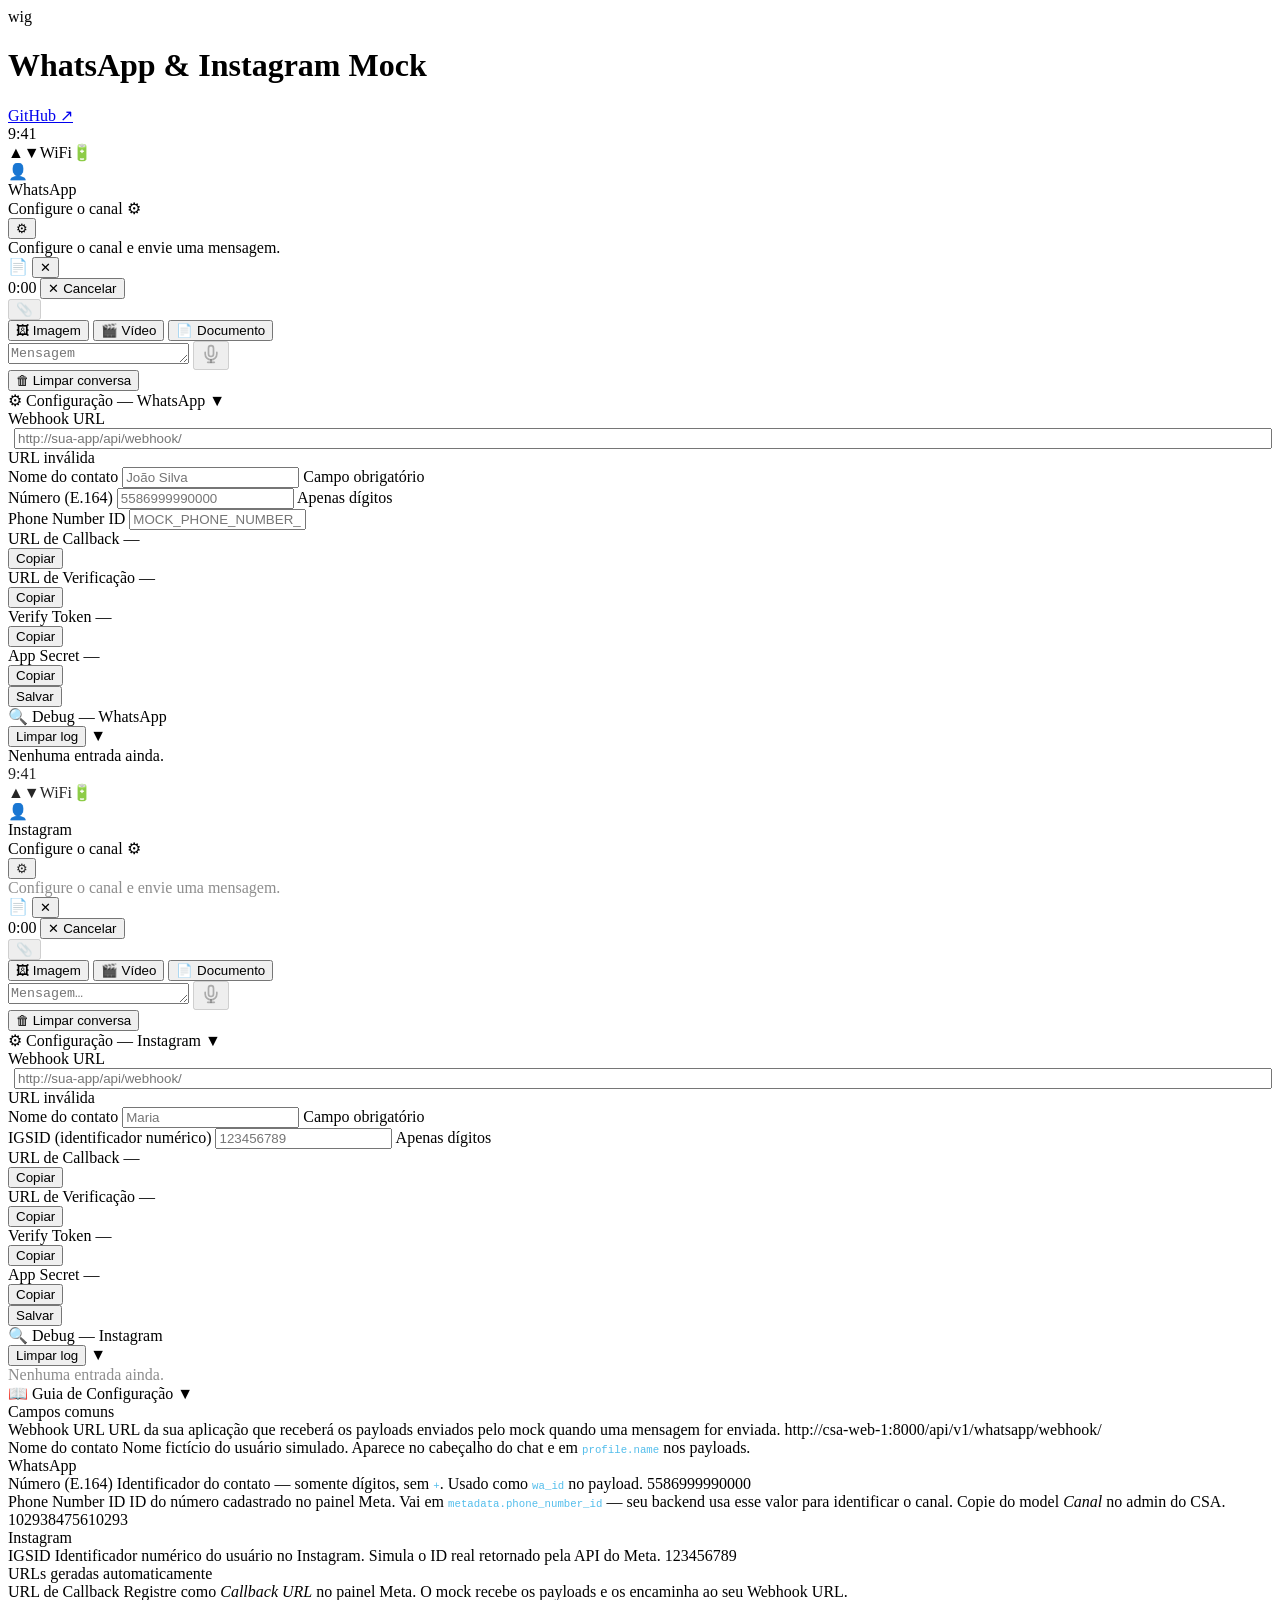
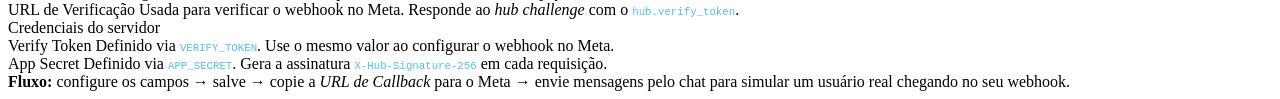
==== commit 2cc3a6c2: "feat(ui): atualiza interface do mock WhatsApp e docker-compose Ajusta whatsapp.html, shared.css/js, " ====
--- a/ui/index.html
+++ b/ui/index.html
@@ -56,6 +56,7 @@
           <button class="attach-btn" id="wpp-attach-btn" onclick="toggleAttachMenu('whatsapp')" disabled title="Anexar">📎</button>
           <div class="attach-menu" id="wpp-attach-menu">
             <button class="attach-menu-item" onclick="pickFile('whatsapp','image')"><span>🖼</span> Imagem</button>
+            <button class="attach-menu-item" onclick="pickFile('whatsapp','video')"><span>🎬</span> Vídeo</button>
             <button class="attach-menu-item" onclick="pickFile('whatsapp','document')"><span>📄</span> Documento</button>
           </div>
           <input type="file" id="wpp-file-input" style="display:none" onchange="onFileSelected(event,'whatsapp')">
@@ -191,6 +192,7 @@
           <button class="attach-btn" id="ig-attach-btn" onclick="toggleAttachMenu('instagram')" disabled title="Anexar">📎</button>
           <div class="attach-menu" id="ig-attach-menu">
             <button class="attach-menu-item" onclick="pickFile('instagram','image')"><span>🖼</span> Imagem</button>
+            <button class="attach-menu-item" onclick="pickFile('instagram','video')"><span>🎬</span> Vídeo</button>
             <button class="attach-menu-item" onclick="pickFile('instagram','document')"><span>📄</span> Documento</button>
           </div>
           <input type="file" id="ig-file-input" style="display:none" onchange="onFileSelected(event,'instagram')">
